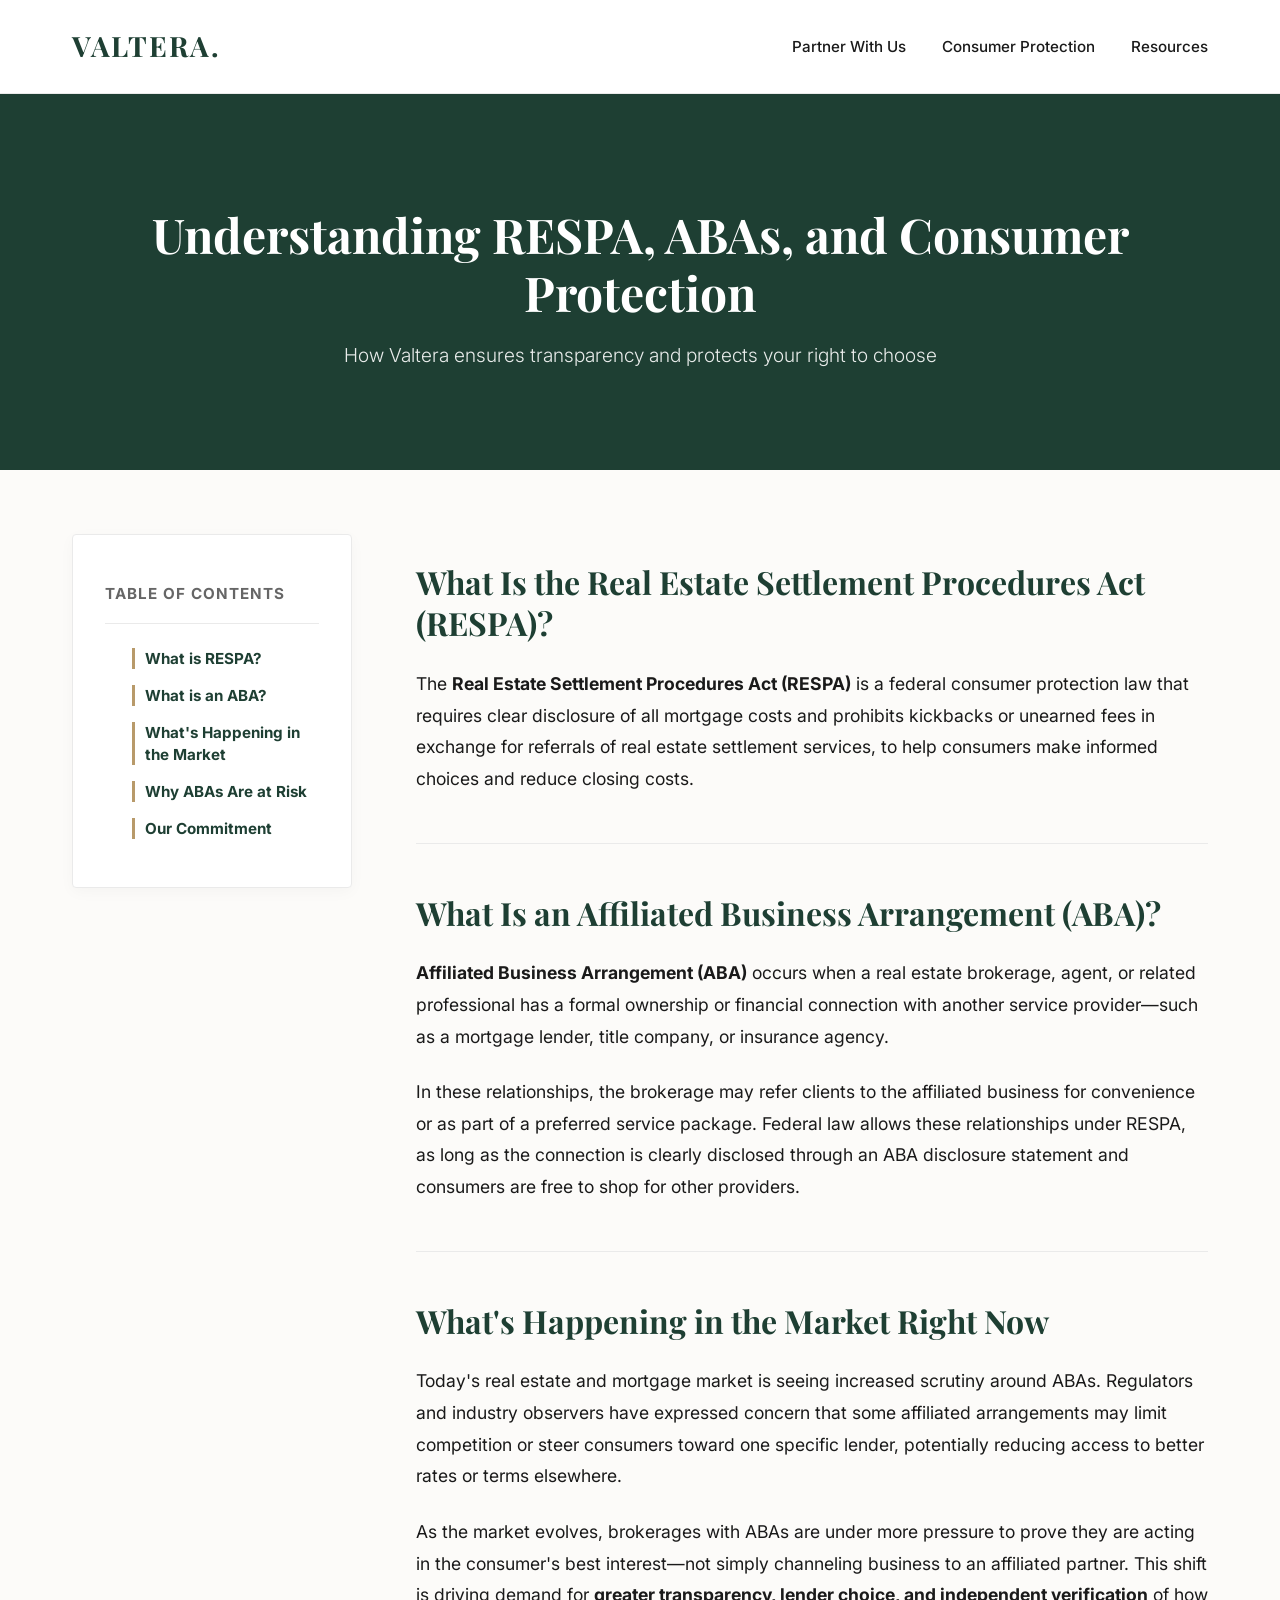
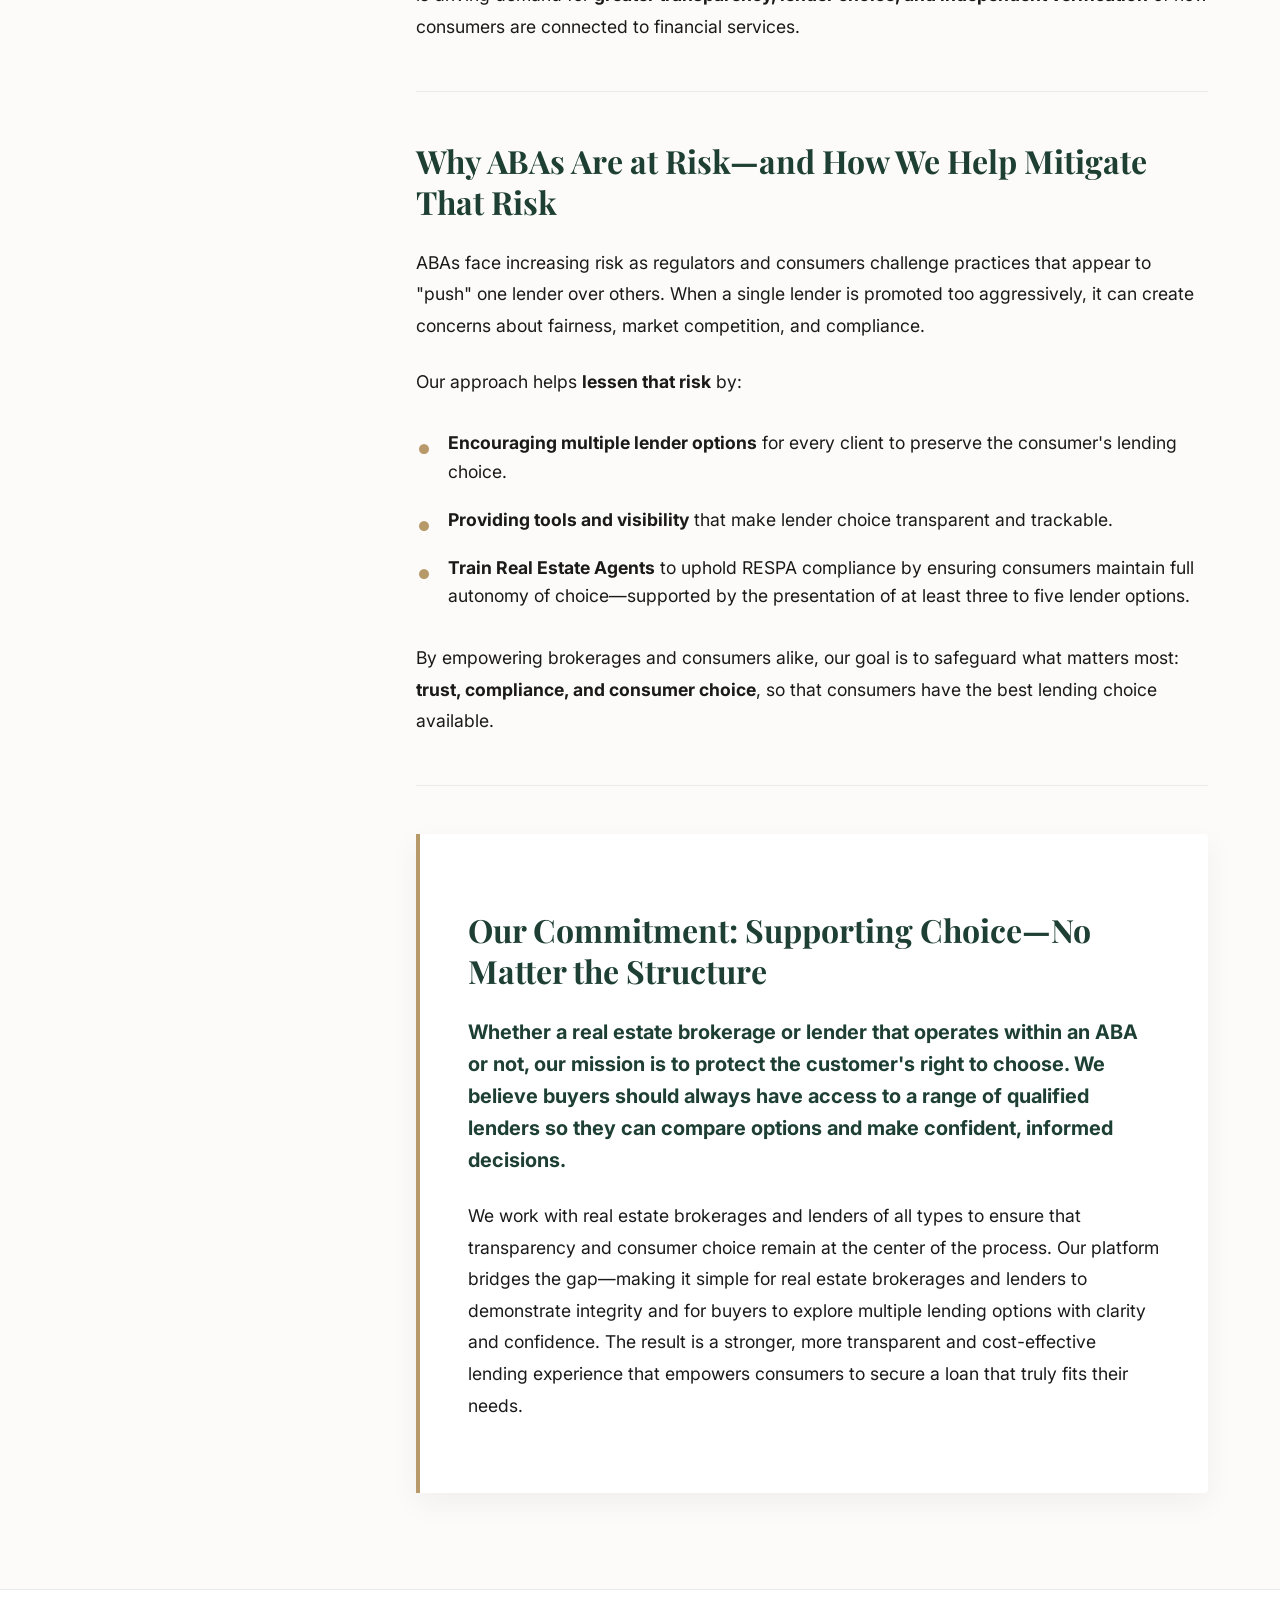
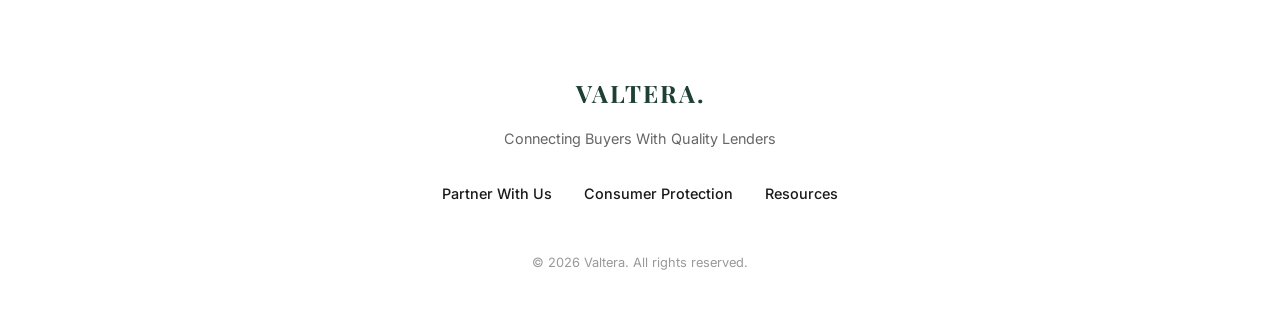
==== consumer-protection.html @ d3224730 "Add files via upload" ====
<!DOCTYPE html>
<html lang="en">
<head>
    <meta charset="UTF-8">
    <meta name="viewport" content="width=device-width, initial-scale=1.0">
    <title>Consumer Protection | Valtera</title>
    
    <link rel="icon" type="image/png" href="V.FavIcon.png">
    <link rel="preconnect" href="https://fonts.googleapis.com">
    <link rel="preconnect" href="https://fonts.gstatic.com" crossorigin>
    <link href="https://fonts.googleapis.com/css2?family=Inter:wght@300;400;500;600&family=Playfair+Display:ital,wght@0,400;0,600;0,700;1,400&display=swap" rel="stylesheet">
    <link rel="stylesheet" href="v2.css">
</head>
<body>

    <nav class="valtera-nav">
        <div class="nav-container">
            <a href="index.html" class="nav-logo">VALTERA.</a>
            <div class="nav-links">
                <a href="partner.html">Partner With Us</a>
                <a href="consumer-protection.html">Consumer Protection</a>
                <a href="resources.html">Resources</a>
            </div>
        </div>
    </nav>

    <header class="page-header text-center">
        <div class="container">
            <h1 class="page-title">Understanding RESPA, ABAs, and Consumer Protection</h1>
            <p class="page-subtitle">How Valtera ensures transparency and protects your right to choose</p>
        </div>
    </header>

    <main class="article-section bg-ivory">
        <div class="container article-grid">
            <aside class="article-sidebar">
                <div class="sidebar-box">
                    <h3 class="sidebar-title">Table of Contents</h3>
                    <ul class="sidebar-nav">
                        <li><a href="#respa">What is RESPA?</a></li>
                        <li><a href="#aba">What is an ABA?</a></li>
                        <li><a href="#market">What's Happening in the Market</a></li>
                        <li><a href="#risk">Why ABAs Are at Risk</a></li>
                        <li><a href="#commitment">Our Commitment</a></li>
                    </ul>
                </div>
            </aside>

            <article class="article-content">
                <section id="respa" class="content-block">
                    <h2>What Is the Real Estate Settlement Procedures Act (RESPA)?</h2>
                    <p>The <strong>Real Estate Settlement Procedures Act (RESPA)</strong> is a federal consumer protection law that requires clear disclosure of all mortgage costs and prohibits kickbacks or unearned fees in exchange for referrals of real estate settlement services, to help consumers make informed choices and reduce closing costs.</p>
                </section>
                <div class="content-divider"></div>
                <section id="aba" class="content-block">
                    <h2>What Is an Affiliated Business Arrangement (ABA)?</h2>
                    <p><strong>Affiliated Business Arrangement (ABA)</strong> occurs when a real estate brokerage, agent, or related professional has a formal ownership or financial connection with another service provider—such as a mortgage lender, title company, or insurance agency.</p>
                    <p>In these relationships, the brokerage may refer clients to the affiliated business for convenience or as part of a preferred service package. Federal law allows these relationships under RESPA, as long as the connection is clearly disclosed through an ABA disclosure statement and consumers are free to shop for other providers.</p>
                </section>
                <div class="content-divider"></div>
                <section id="market" class="content-block">
                    <h2>What's Happening in the Market Right Now</h2>
                    <p>Today's real estate and mortgage market is seeing increased scrutiny around ABAs. Regulators and industry observers have expressed concern that some affiliated arrangements may limit competition or steer consumers toward one specific lender, potentially reducing access to better rates or terms elsewhere.</p>
                    <p>As the market evolves, brokerages with ABAs are under more pressure to prove they are acting in the consumer's best interest—not simply channeling business to an affiliated partner. This shift is driving demand for <strong>greater transparency, lender choice, and independent verification</strong> of how consumers are connected to financial services.</p>
                </section>
                <div class="content-divider"></div>
                <section id="risk" class="content-block">
                    <h2>Why ABAs Are at Risk—and How We Help Mitigate That Risk</h2>
                    <p>ABAs face increasing risk as regulators and consumers challenge practices that appear to "push" one lender over others. When a single lender is promoted too aggressively, it can create concerns about fairness, market competition, and compliance.</p>
                    <p>Our approach helps <strong>lessen that risk</strong> by:</p>
                    <ul class="custom-bullet-list">
                        <li><strong>Encouraging multiple lender options</strong> for every client to preserve the consumer's lending choice.</li>
                        <li><strong>Providing tools and visibility</strong> that make lender choice transparent and trackable.</li>
                        <li><strong>Train Real Estate Agents</strong> to uphold RESPA compliance by ensuring consumers maintain full autonomy of choice—supported by the presentation of at least three to five lender options.</li>
                    </ul>
                    
                    <p style="margin-top: 2rem;">By empowering brokerages and consumers alike, our goal is to safeguard what matters most: <strong>trust, compliance, and consumer choice</strong>, so that consumers have the best lending choice available.</p>
                </section>
                <div class="content-divider"></div>
                <section id="commitment" class="content-block commitment-box">
                    <h2>Our Commitment: Supporting Choice—No Matter the Structure</h2>
                    <p><strong>Whether a real estate brokerage or lender that operates within an ABA or not, our mission is to protect the customer's right to choose. We believe buyers should always have access to a range of qualified lenders so they can compare options and make confident, informed decisions.</strong></p>
                    <p>We work with real estate brokerages and lenders of all types to ensure that transparency and consumer choice remain at the center of the process. Our platform bridges the gap—making it simple for real estate brokerages and lenders to demonstrate integrity and for buyers to explore multiple lending options with clarity and confidence. The result is a stronger, more transparent and cost-effective lending experience that empowers consumers to secure a loan that truly fits their needs.</p>
                </section>
            </article>
        </div>
    </main>

    <footer class="premium-footer">
        <div class="container text-center">
            <a href="index.html" style="text-decoration: none;"><h2 class="footer-logo">VALTERA.</h2></a>
            <p class="footer-tagline">Connecting Buyers With Quality Lenders</p>
            <div class="footer-links">
                <a href="partner.html">Partner With Us</a>
                <a href="consumer-protection.html">Consumer Protection</a>
                <a href="resources.html">Resources</a>
            </div>
            <p class="footer-copyright">© 2026 Valtera. All rights reserved.</p>
        </div>
    </footer>

    <script>
        document.addEventListener('DOMContentLoaded', function() {
            window.addEventListener('scroll', () => {
                let current = '';
                const sections = document.querySelectorAll('.content-block');
                const navLinks = document.querySelectorAll('.sidebar-nav a');

                sections.forEach(section => {
                    const sectionTop = section.offsetTop;
                    if (pageYOffset >= sectionTop - 150) {
                        current = section.getAttribute('id');
                    }
                });

                navLinks.forEach(link => {
                    link.classList.remove('active');
                    if (link.getAttribute('href').includes(current)) {
                        link.classList.add('active');
                    }
                });
            });
        });
    </script>
</body>
</html>
---- v2.css ----
/* --- VALTERA MASTER DESIGN SYSTEM --- */
:root {
    --primary-color: #1E3F33; /* Deep Forest Green */
    --accent-color: #B89A6A; /* Soft Champagne Gold */
    --bg-light: #FCFBF9; /* Warm Ivory */
    --text-dark: #1A1A1A; /* Charcoal */
    --text-muted: #666666;
    
    --font-serif: 'Playfair Display', serif;
    --font-sans: 'Inter', sans-serif;
}

html, body {
    margin: 0;
    padding: 0;
    box-sizing: border-box;
    font-family: var(--font-sans);
    background-color: var(--bg-light);
    color: var(--text-dark);
    line-height: 1.6;
}

*, *::before, *::after {
    box-sizing: inherit;
}

.container {
    max-width: 1200px;
    margin: 0 auto;
    padding: 0 2rem;
}

.text-center { text-align: center; }
.bg-ivory { background-color: var(--bg-light); padding: 5rem 0; }

/* --- NAVIGATION --- */
.valtera-nav {
    background-color: #ffffff;
    padding: 1.5rem 0;
    border-bottom: 1px solid #EAEAEA;
    position: sticky;
    top: 0;
    z-index: 100;
}

.nav-container {
    max-width: 1200px;
    margin: 0 auto;
    padding: 0 2rem;
    display: flex;
    justify-content: space-between;
    align-items: center;
}

.nav-logo {
    font-family: var(--font-serif);
    font-size: 1.75rem;
    font-weight: 700;
    color: var(--primary-color);
    text-decoration: none;
    letter-spacing: 2px;
}

.nav-links a {
    font-family: var(--font-sans);
    text-decoration: none;
    color: var(--text-dark);
    margin-left: 2rem;
    font-size: 0.95rem;
    font-weight: 500;
    transition: color 0.3s ease;
}

.nav-links a:hover { color: var(--accent-color); }

.btn-primary {
    background-color: var(--primary-color);
    color: #ffffff !important;
    padding: 0.75rem 1.5rem;
    border-radius: 4px;
    border: none;
    cursor: pointer;
}

.btn-primary:hover { background-color: #142a22; }

.btn-outline-primary {
    background: transparent;
    color: var(--primary-color);
    border: 1px solid var(--primary-color);
    padding: 0.75rem 1.5rem;
    border-radius: 4px;
    font-family: var(--font-sans);
    font-weight: 500;
    cursor: pointer;
    width: 100%;
    transition: all 0.3s ease;
    margin-top: auto; 
}

.btn-outline-primary:hover {
    background: var(--primary-color);
    color: #ffffff;
}

.btn-accent {
    display: inline-block;
    background-color: var(--accent-color);
    color: #ffffff;
    padding: 1rem 2.5rem;
    border-radius: 4px;
    text-decoration: none;
    font-weight: 600;
    letter-spacing: 1px;
    transition: background 0.3s ease;
}

.btn-accent:hover { background-color: #A38555; }

/* --- INDEX: HERO SECTION --- */
.hero-section {
    position: relative;
    height: 80vh;
    min-height: 600px;
    display: flex;
    align-items: center;
    justify-content: center;
    text-align: center;
    background-image: url('https://images.unsplash.com/photo-1600596542815-ffad4c1539a9?auto=format&fit=crop&q=80');
    background-size: cover;
    background-position: center;
    background-attachment: fixed;
}

.hero-image-overlay {
    position: absolute;
    top: 0; left: 0; right: 0; bottom: 0;
    background: linear-gradient(to bottom, rgba(28,30,33,0.3), rgba(28,30,33,0.7));
    z-index: 1;
}

.hero-content {
    position: relative;
    z-index: 2;
    max-width: 800px;
    padding: 0 2rem 100px;
    color: #ffffff;
}

.hero-kicker {
    font-size: 0.85rem;
    text-transform: uppercase;
    letter-spacing: 3px;
    color: var(--accent-color);
    font-weight: 600;
    margin-bottom: 1rem;
    display: block;
}

.hero-title {
    font-family: var(--font-serif);
    font-size: 4.5rem;
    font-weight: 600;
    margin-bottom: 1.5rem;
    line-height: 1.1;
}

.hero-subtitle {
    font-size: 1.25rem;
    font-weight: 300;
    margin-bottom: 3rem;
    opacity: 0.9;
}

.search-shell {
    background: #ffffff;
    padding: 0.5rem;
    border-radius: 50px;
    max-width: 600px;
    margin: 0 auto;
    box-shadow: 0 10px 30px rgba(0,0,0,0.15);
}

.search-input-group {
    display: flex;
    align-items: center;
    padding: 0.5rem 1.5rem;
}

.premium-dropdown {
    border: none;
    outline: none;
    width: 100%;
    font-size: 1.1rem;
    font-family: var(--font-sans);
    color: var(--text-dark);
    cursor: pointer;
    background: transparent;
    padding-left: 10px;
}

/* --- INDEX: LENDER GRID & LIST VIEW --- */
.lender-results-section {
    display: none;
    animation: fadeIn 0.6s ease-out;
    scroll-margin-top: 100px; 
}

@keyframes fadeIn {
    from { opacity: 0; transform: translateY(20px); }
    to { opacity: 1; transform: translateY(0); }
}

.view-toggle-container {
    display: flex;
    justify-content: center;
    gap: 0.5rem;
    margin-bottom: 2rem;
}

.view-btn {
    background: #ffffff;
    border: 1px solid #EAEAEA;
    padding: 0.5rem 0.75rem;
    border-radius: 4px;
    color: var(--text-muted);
    cursor: pointer;
    transition: all 0.2s ease;
    display: flex;
    align-items: center;
    justify-content: center;
}

.view-btn:hover { color: var(--primary-color); border-color: #DCE1E5; }

.view-btn.active {
    background: var(--bg-light);
    color: var(--primary-color);
    border-color: var(--primary-color);
    box-shadow: 0 2px 5px rgba(30, 63, 51, 0.1);
}

.lender-grid {
    display: grid;
    grid-template-columns: repeat(auto-fit, minmax(320px, 1fr));
    grid-auto-rows: 1fr;
    gap: 2rem;
    max-width: 1100px;
    margin: 0 auto;
    align-items: start;
}

.premium-card {
    background: #ffffff;
    border: 1px solid #EAEAEA;
    border-radius: 4px;
    padding: 2.5rem;
    box-shadow: 0 4px 20px rgba(0,0,0,0.03);
    transition: transform 0.3s ease, box-shadow 0.3s ease;
    display: flex; 
    flex-direction: column;
    height: 100%; 
}

.premium-card:hover {
    transform: translateY(-5px);
    box-shadow: 0 12px 30px rgba(0,0,0,0.08);
}

.lender-header { 
    margin-bottom: 1.25rem; 
    min-height: 100px;
    display: flex;
    flex-direction: column;
    justify-content: space-between;
}
.lender-name { font-family: var(--font-serif); font-size: 1.5rem; color: var(--primary-color); margin-bottom: 0.25rem; }
.premium-rating { color: var(--accent-color); font-size: 1.1rem; letter-spacing: 2px; }
.rating-number { font-family: var(--font-sans); color: var(--text-muted); font-size: 0.9rem; margin-left: 0.5rem; letter-spacing: 0; }

.expandable-wrapper {
    position: relative;
    cursor: pointer;
    width: 100%;
    margin-bottom: 2rem;
    padding-bottom: 15px;
}

.lender-grid .expandable-wrapper {
    flex-grow: 1; 
}

.expandable-text {
    font-size: 0.95rem;
    color: var(--text-muted);
    line-height: 1.6;
    max-height: 4.8em; 
    overflow: hidden;
    transition: max-height 0.4s ease-out;
}

.expandable-wrapper.has-overflow:not(.expanded) .expandable-text {
    -webkit-mask-image: linear-gradient(to bottom, #000 50%, transparent 100%);
    mask-image: linear-gradient(to bottom, #000 50%, transparent 100%);
}

.expandable-wrapper.expanded .expandable-text {
    max-height: 600px; 
}

.expandable-toggle-btn {
    position: absolute;
    bottom: -5px;
    left: 50%;
    transform: translateX(-50%);
    color: var(--text-muted);
    display: none;
    pointer-events: none; 
    transition: transform 0.4s ease;
}

.expandable-wrapper.has-overflow .expandable-toggle-btn {
    display: block; 
}

.expandable-wrapper.expanded .expandable-toggle-btn {
    transform: translateX(-50%) rotate(180deg);
}

/* List View Overrides */
.lender-grid.list-layout { grid-template-columns: 1fr; max-width: 900px; grid-auto-rows: auto; }
.lender-grid.list-layout .premium-card { flex-direction: row; align-items: center; justify-content: space-between; padding: 2rem 2.5rem; gap: 2rem; }
.lender-grid.list-layout .lender-header { margin-bottom: 0; flex: 1; min-height: auto; }
.lender-grid.list-layout .expandable-wrapper { margin-bottom: 0; flex: 2; }
.lender-grid.list-layout .btn-outline-primary { width: auto; white-space: nowrap; margin-top: 0; }

/* --- INDEX: COMING SOON --- */
.coming-soon-box {
    text-align: center;
    background: #ffffff;
    border: 1px solid #EAEAEA;
    border-top: 4px solid var(--accent-color);
    padding: 4rem 2rem;
    border-radius: 4px;
    max-width: 600px;
    margin: 0 auto;
    box-shadow: 0 10px 30px rgba(0,0,0,0.05);
    animation: fadeIn 0.4s ease-out;
}
.coming-soon-icon { font-size: 2.5rem; margin-bottom: 1rem; color: var(--primary-color); }
.coming-soon-box h3 { font-family: var(--font-serif); font-size: 2rem; color: var(--primary-color); margin-bottom: 1rem; }
.coming-soon-box p { color: var(--text-muted); font-size: 1.1rem; line-height: 1.6; }

/* --- INDEX: ETYMOLOGY & MISSION --- */
.etymology-section { padding: 6rem 0; background-color: var(--bg-light); border-top: 1px solid #EAEAEA; }
.section-title { font-family: var(--font-serif); font-size: 2.5rem; color: var(--primary-color); margin-bottom: 4rem; text-align: center; }
.etymology-grid { display: flex; justify-content: center; align-items: center; gap: 4rem; margin-bottom: 3rem; }
.word-card { text-align: center; }
.latin-word { font-family: var(--font-serif); font-size: 3rem; color: var(--primary-color); margin-bottom: 0.5rem; }
.word-type { display: block; font-size: 0.85rem; text-transform: uppercase; letter-spacing: 2px; color: var(--accent-color); margin-bottom: 1rem; }
.word-divider { width: 2px; height: 100px; background-color: #EAEAEA; }
.etymology-conclusion { max-width: 850px; margin: 0 auto; font-size: 1.15rem; color: var(--text-muted); }

.mission-section { padding: 6rem 0; background-color: #ffffff; }
.mission-grid { display: flex; justify-content: space-between; align-items: stretch; gap: 3rem; text-align: center; }
.mission-card { flex: 1; padding: 2rem; border: 1px solid transparent; transition: border 0.3s ease; }
.mission-card:hover { border: 1px solid #EAEAEA; border-radius: 4px; }
.mission-icon { font-size: 2rem; color: var(--accent-color); margin-bottom: 1.5rem; }
.mission-card h3 { 
    font-family: var(--font-serif); 
    font-size: 1.35rem; 
    color: var(--primary-color); 
    margin-bottom: 1rem; 
    white-space: nowrap; 
}
.mission-card p { color: var(--text-muted); font-size: 1rem; }

/* --- INDEX: PARTNER CTA --- */
.partner-cta { background-color: var(--primary-color); color: #ffffff; padding: 6rem 0; }
.cta-title { font-family: var(--font-serif); font-size: 3rem; margin-bottom: 1rem; }
.cta-subtitle { font-size: 1.1rem; font-weight: 300; opacity: 0.9; margin-bottom: 2.5rem; line-height: 1.6; }

/* --- INDEX: MODAL --- */
.modal-overlay {
    position: fixed;
    top: 0; left: 0; right: 0; bottom: 0;
    background: rgba(26, 26, 26, 0.8);
    backdrop-filter: blur(5px);
    display: none;
    align-items: center;
    justify-content: center;
    z-index: 9999;
    opacity: 0;
    transition: opacity 0.3s ease;
}
.modal-overlay.active { display: flex; opacity: 1; }
.modal-container { background: #ffffff; width: 90%; max-width: 700px; border-radius: 4px; padding: 3rem; position: relative; box-shadow: 0 20px 50px rgba(0,0,0,0.2); transform: translateY(20px); transition: transform 0.3s ease; max-height: 90vh; overflow-y: auto;}
.modal-overlay.active .modal-container { transform: translateY(0); }
.close-modal { position: absolute; top: 1.5rem; right: 1.5rem; background: transparent; border: none; font-size: 2rem; color: var(--text-muted); cursor: pointer; transition: color 0.3s ease; }
.close-modal:hover { color: var(--text-dark); }
.modal-header { border-bottom: 1px solid #EAEAEA; padding-bottom: 1.5rem; margin-bottom: 1.5rem; }
.modal-lender-name { font-family: var(--font-serif); font-size: 2rem; color: var(--primary-color); transition: color 0.2s ease; }
.modal-lender-name:hover { color: var(--accent-color); }
.modal-subtitle { font-size: 1.25rem; color: var(--text-dark); margin-bottom: 2rem; }
.officer-profile { display: flex; gap: 2rem; align-items: flex-start; }
.officer-avatar { width: 100px; height: 100px; background-color: #EAEAEA; border-radius: 50%; flex-shrink: 0; object-fit: cover; transition: transform 0.2s ease; }
.officer-avatar:hover { transform: scale(1.05); }
.officer-name { font-family: var(--font-serif); font-size: 1.5rem; margin-bottom: 0.5rem; transition: color 0.2s ease; }
.officer-name:hover { color: var(--accent-color); }
.officer-bio { color: var(--text-muted); font-size: 0.95rem; line-height: 1.6; margin-bottom: 1.5rem; }
.officer-contact a { display: block; color: var(--primary-color); text-decoration: none; font-weight: 500; margin-bottom: 0.5rem; }
.officer-contact a:hover { text-decoration: underline; }

/* --- RESOURCES PAGE --- */
.page-header { background-color: var(--primary-color); color: #ffffff; padding: 5rem 2rem; }
.page-title { font-family: var(--font-serif); font-size: 3rem; margin-bottom: 1rem; line-height: 1.2; }
.page-subtitle { font-size: 1.2rem; font-weight: 300; opacity: 0.9; }
.article-section { padding: 4rem 0 6rem; }
.article-grid { display: grid; grid-template-columns: 280px 1fr; gap: 4rem; align-items: start; }
.article-sidebar { position: sticky; top: 100px; }
.sidebar-box { background: #ffffff; border: 1px solid #EAEAEA; border-radius: 4px; padding: 2rem; box-shadow: 0 4px 15px rgba(0,0,0,0.03); }
.sidebar-title { font-family: var(--font-sans); font-size: 0.95rem; text-transform: uppercase; letter-spacing: 1px; color: var(--text-muted); margin-bottom: 1.5rem; padding-bottom: 1rem; border-bottom: 1px solid #EAEAEA; }
.sidebar-nav { list-style: none; }
.sidebar-nav li { margin-bottom: 1rem; }
.sidebar-nav a { text-decoration: none; color: var(--text-dark); font-size: 0.95rem; transition: color 0.2s ease; display: block; line-height: 1.4; border-left: 3px solid transparent; padding-left: 0; margin-left: 0; transition: all 0.2s ease;}
.sidebar-nav a:hover { color: var(--accent-color); }
.sidebar-nav a.active { color: var(--primary-color); font-weight: 700; border-left: 3px solid var(--accent-color); padding-left: 10px; margin-left: -13px; }

.article-content { max-width: 800px; }
.content-block { scroll-margin-top: 120px; } 
.content-block h2 { font-family: var(--font-serif); font-size: 2rem; color: var(--primary-color); margin-bottom: 1.5rem; line-height: 1.3; }
.content-block p { font-size: 1.1rem; color: var(--text-dark); margin-bottom: 1.5rem; line-height: 1.8; }
.content-divider { height: 1px; background-color: #EAEAEA; margin: 3rem 0; }
.custom-bullet-list { list-style: none; padding-left: 0; margin-top: 2rem; }
.custom-bullet-list li { position: relative; padding-left: 2rem; margin-bottom: 1.25rem; font-size: 1.1rem; line-height: 1.6; }
.custom-bullet-list li::before { content: "•"; color: var(--accent-color); font-size: 2rem; position: absolute; left: 0; top: -8px; }
.commitment-box { background-color: #ffffff; border-left: 4px solid var(--accent-color); padding: 3rem; border-radius: 0 4px 4px 0; box-shadow: 0 10px 30px rgba(0,0,0,0.05); }
.commitment-box p:first-of-type { font-size: 1.25rem; color: var(--primary-color); line-height: 1.6; }

/* --- ABA SEARCH PAGE --- */
.aba-search-section { padding: 6rem 0; min-height: 80vh; }
.search-header { margin-bottom: 4rem; }
.search-subtitle { font-size: 1.5rem; font-weight: 400; color: var(--text-muted); }
.search-bar-wrapper { max-width: 800px; margin: 0 auto 4rem; position: relative; background: #ffffff; border-radius: 50px; border: 1px solid #EAEAEA; box-shadow: 0 10px 30px rgba(0,0,0,0.05); display: flex; align-items: center; padding: 0.5rem 1.5rem; transition: box-shadow 0.3s ease; }
.search-bar-wrapper:focus-within { box-shadow: 0 10px 30px rgba(30, 63, 51, 0.15); border-color: var(--primary-color); }
.aba-search-input { flex: 1; border: none; outline: none; font-size: 1.25rem; font-family: var(--font-sans); padding: 1rem; color: var(--text-dark); background: transparent; }
.aba-results-container { max-width: 900px; margin: 0 auto; }
.aba-card { background: #ffffff; border-left: 4px solid var(--primary-color); padding: 2.5rem; margin-bottom: 2rem; border-radius: 4px; box-shadow: 0 4px 15px rgba(0,0,0,0.03); transition: transform 0.2s ease; }
.aba-card:hover { transform: translateX(5px); }
.aba-card-header { display: flex; justify-content: space-between; align-items: flex-start; border-bottom: 1px solid #EAEAEA; padding-bottom: 1.5rem; margin-bottom: 1.5rem; }
.aba-card-header h3 { font-family: var(--font-serif); font-size: 1.4rem; color: var(--text-dark); max-width: 80%; line-height: 1.4; }
.aba-card-header h3 span { font-family: var(--font-sans); font-size: 1rem; color: var(--text-muted); font-weight: 400; }
.nmls-badge { background: var(--bg-light); color: var(--text-muted); padding: 0.5rem 1rem; border-radius: 50px; font-size: 0.85rem; font-weight: 500; letter-spacing: 1px; }
.aba-officers h4 { font-size: 0.95rem; text-transform: uppercase; letter-spacing: 1px; color: var(--accent-color); margin-bottom: 1rem; }
.aba-officers ul { list-style: none; padding: 0; }
.aba-officers li { font-size: 1rem; color: var(--text-muted); margin-bottom: 0.75rem; line-height: 1.6; }
.no-results { text-align: center; font-size: 1.25rem; color: var(--text-muted); padding: 3rem; }

/* --- PARTNER FORM PAGE --- */
.partner-section { padding: 6rem 0; min-height: 85vh; }
.partner-grid { display: grid; grid-template-columns: 1fr 1fr; gap: 5rem; align-items: center; }
.partner-headline { font-family: var(--font-serif); font-size: 3.5rem; color: var(--primary-color); line-height: 1.1; margin: 1rem 0 2rem; }
.partner-intro { font-size: 1.2rem; color: var(--text-dark); line-height: 1.7; margin-bottom: 3rem; }
.standards-list { display: flex; flex-direction: column; gap: 2rem; }
.standard-item h4 { font-family: var(--font-sans); font-size: 1.1rem; color: var(--primary-color); margin-bottom: 0.5rem; font-weight: 600; }
.standard-item p { color: var(--text-muted); font-size: 0.95rem; line-height: 1.6; }
.premium-form-box { background: #ffffff; border: 1px solid #EAEAEA; padding: 3.5rem; border-radius: 4px; box-shadow: 0 15px 40px rgba(0,0,0,0.04); }
.premium-form-box h3 { font-family: var(--font-serif); font-size: 1.8rem; color: var(--text-dark); margin-bottom: 0.5rem; }
.form-instructions { font-size: 0.9rem; color: var(--text-muted); margin-bottom: 2.5rem; line-height: 1.5; }
.form-group { display: flex; flex-direction: column; margin-bottom: 1.5rem; }
.form-row { display: grid; grid-template-columns: 1fr 1fr; gap: 1.5rem; }
.premium-form-box label { font-size: 0.85rem; font-weight: 600; text-transform: uppercase; letter-spacing: 0.5px; color: var(--text-dark); margin-bottom: 0.5rem; }
.premium-form-box input, .premium-form-box select, .premium-form-box textarea { border: 1px solid #DCE1E5; padding: 0.85rem 1rem; font-family: var(--font-sans); font-size: 1rem; border-radius: 4px; color: var(--text-dark); background-color: #ffffff; transition: border-color 0.2s ease, box-shadow 0.2s ease; }
.premium-form-box input:focus, .premium-form-box select:focus, .premium-form-box textarea:focus { outline: none; border-color: var(--primary-color); box-shadow: 0 0 0 3px rgba(30, 63, 51, 0.08); }
.form-success-message { text-align: center; padding: 2rem 0; animation: fadeIn 0.4s ease-out; }
.form-success-message h4 { font-family: var(--font-serif); font-size: 1.75rem; color: var(--primary-color); margin-bottom: 1rem; }

/* --- FOOTER --- */
.premium-footer { background-color: #ffffff; padding: 4rem 0 2rem; border-top: 1px solid #EAEAEA;}
.footer-logo { font-family: var(--font-serif); font-size: 1.5rem; color: var(--primary-color); letter-spacing: 2px; margin-bottom: 0.5rem; }
.footer-tagline { color: var(--text-muted); font-size: 0.9rem; margin-bottom: 2rem; }
.footer-links { display: flex; justify-content: center; flex-wrap: wrap; gap: 2rem; margin-bottom: 3rem; }
.footer-links a { color: var(--text-dark); text-decoration: none; font-size: 0.9rem; font-weight: 500; transition: color 0.3s ease; }
.footer-links a:hover { color: var(--accent-color); }
.footer-copyright { color: #999999; font-size: 0.8rem; }

/* --- MEDIA QUERIES (Mobile Fixes) --- */
@media (max-width: 1024px) {
    .mission-card h3 { white-space: normal; } 
}
@media (max-width: 968px) {
    .partner-grid, .article-grid, .savings-grid { grid-template-columns: 1fr; gap: 3rem; }
    .article-sidebar { position: relative; top: 0; }
    .premium-form-box { padding: 2rem; }
}
@media (max-width: 768px) {
    .lender-grid.list-layout .premium-card { flex-direction: column; align-items: flex-start; gap: 1rem; }
    .lender-grid.list-layout .btn-outline-primary { width: 100%; }
}
@media (max-width: 500px) {
    .form-row { grid-template-columns: 1fr; gap: 0; }
}
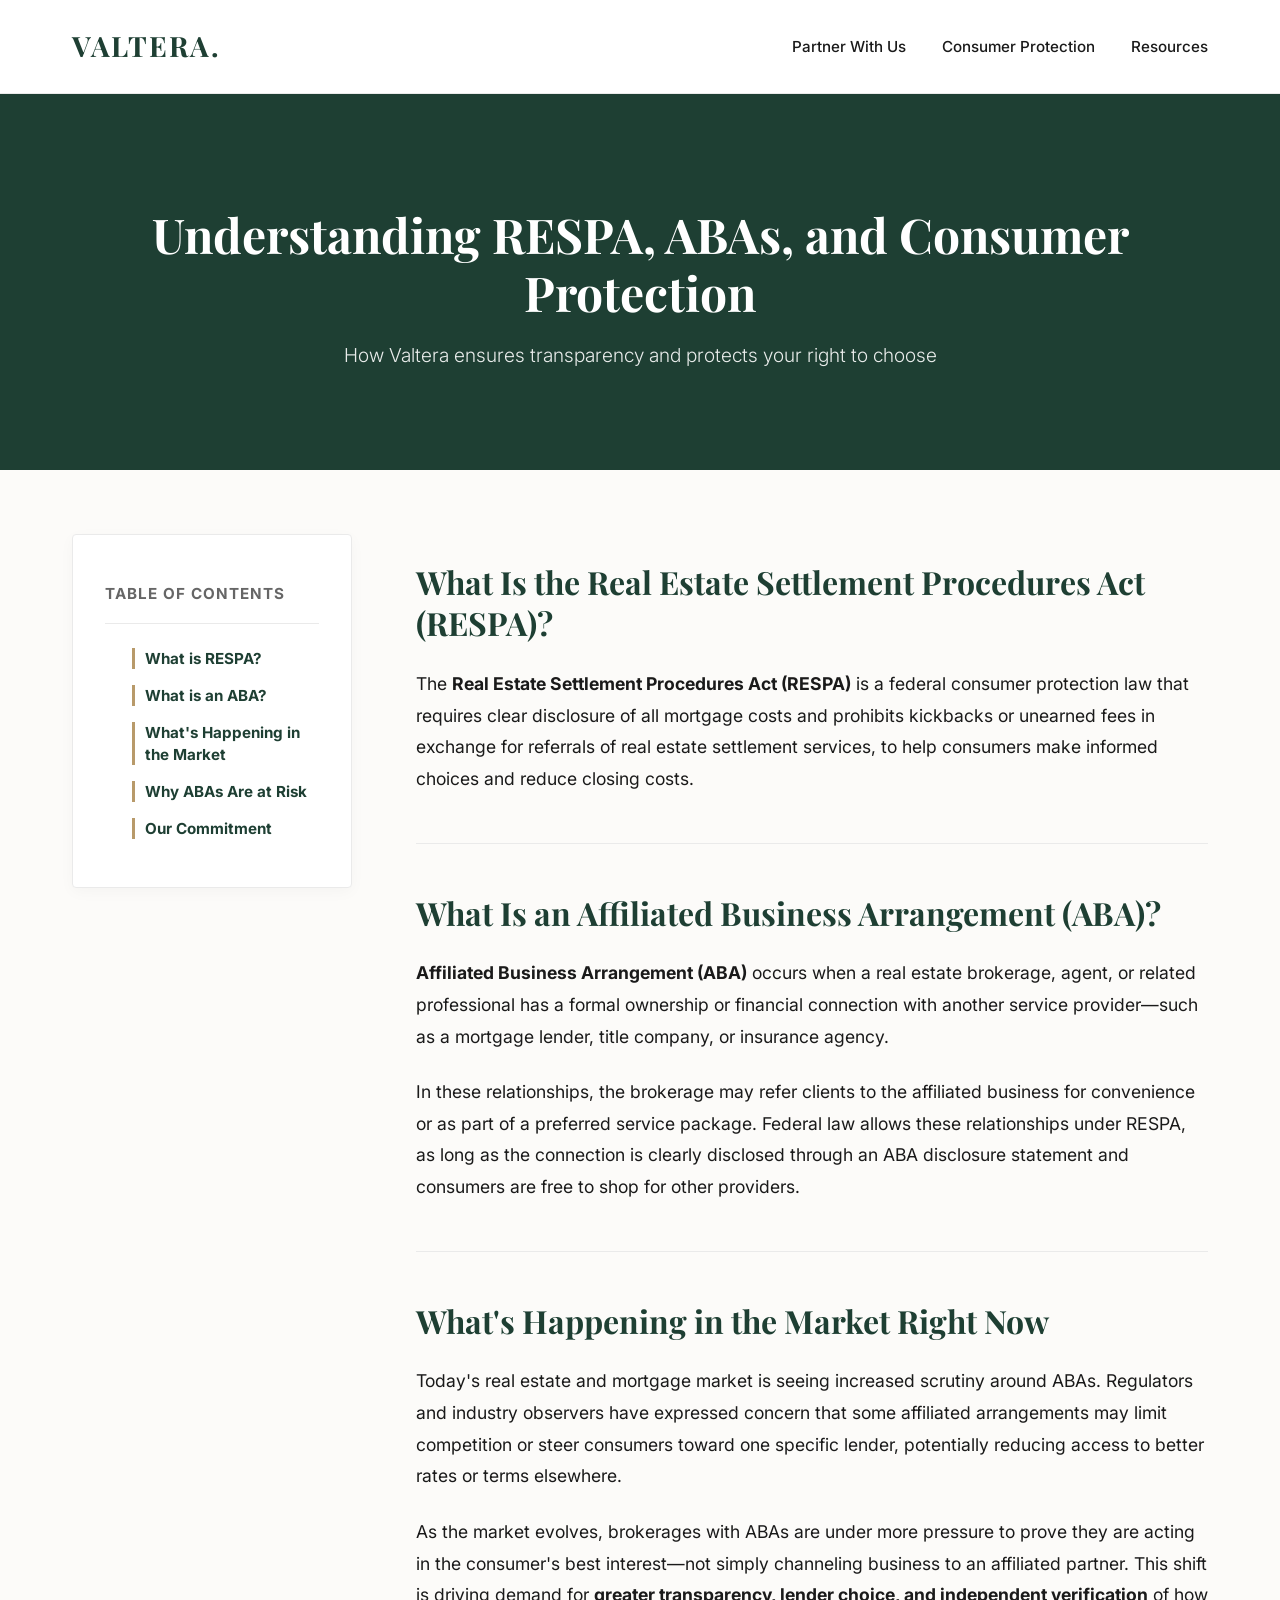
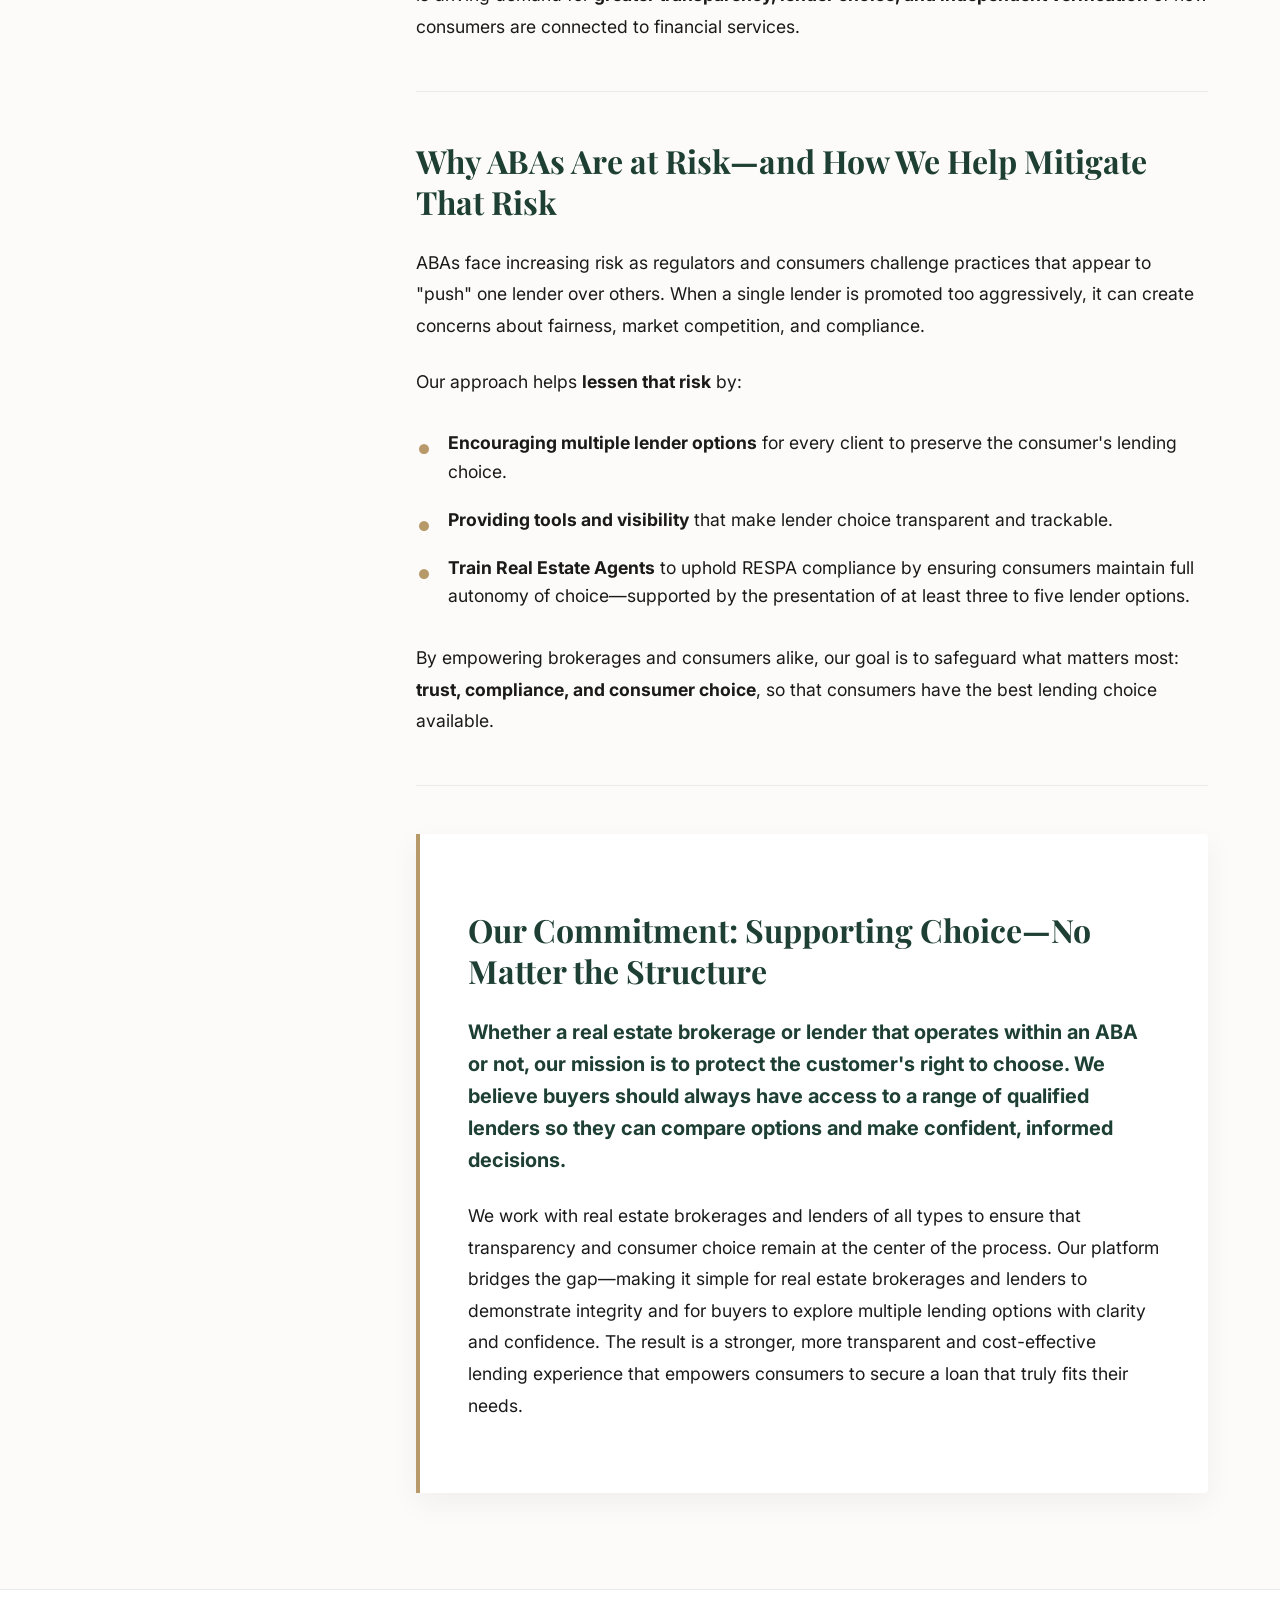
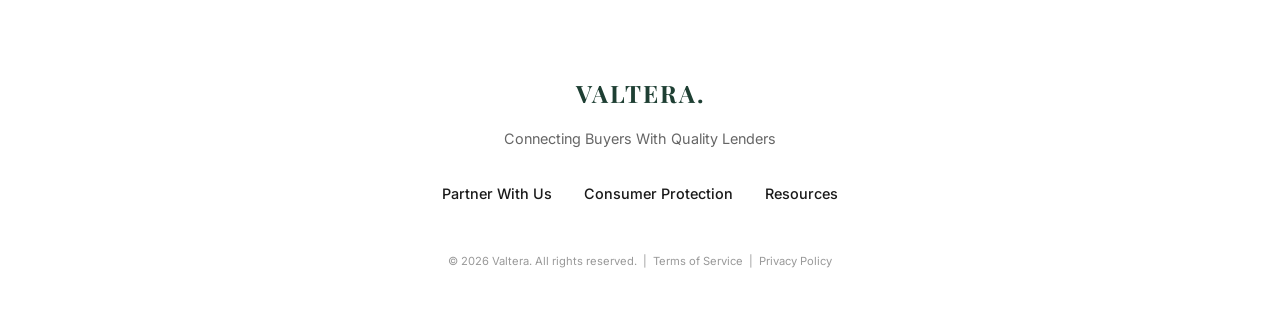
==== commit fb5b672c: "Add files via upload" ====
--- a/consumer-protection.html
+++ b/consumer-protection.html
@@ -4,7 +4,19 @@
     <meta charset="UTF-8">
     <meta name="viewport" content="width=device-width, initial-scale=1.0">
     <title>Consumer Protection | Valtera</title>
-    
+    <!-- Open Graph / Facebook / LinkedIn / iMessage -->
+    <meta property="og:type" content="website">
+    <meta property="og:url" content="https://valteraco.com/">
+    <meta property="og:title" content="Valtera | Connecting Buyers With Quality Lenders">
+    <meta property="og:description" content="Connect with trusted, vetted lenders in your area. We've done the research so you don't have to.">
+    <meta property="og:image" content="https://valteraco.com/Valtera-Link-Preview.png">
+
+    <!-- Twitter -->
+    <meta property="twitter:card" content="summary_large_image">
+    <meta property="twitter:url" content="https://valteraco.com/">
+    <meta property="twitter:title" content="Valtera | Connecting Buyers With Quality Lenders">
+    <meta property="twitter:description" content="Connect with trusted, vetted lenders in your area. We've done the research so you don't have to.">
+    <meta property="twitter:image" content="https://valteraco.com/Valtera-Link-Preview.png">
     <link rel="icon" type="image/png" href="V.FavIcon.png">
     <link rel="preconnect" href="https://fonts.googleapis.com">
     <link rel="preconnect" href="https://fonts.gstatic.com" crossorigin>
@@ -16,7 +28,15 @@
     <nav class="valtera-nav">
         <div class="nav-container">
             <a href="index.html" class="nav-logo">VALTERA.</a>
-            <div class="nav-links">
+            
+            <!-- Premium Hamburger Button -->
+            <button class="hamburger" id="hamburger" aria-label="Toggle navigation">
+                <span class="bar"></span>
+                <span class="bar"></span>
+                <span class="bar"></span>
+            </button>
+
+            <div class="nav-links" id="navLinks">
                 <a href="partner.html">Partner With Us</a>
                 <a href="consumer-protection.html">Consumer Protection</a>
                 <a href="resources.html">Resources</a>
@@ -95,7 +115,12 @@
                 <a href="consumer-protection.html">Consumer Protection</a>
                 <a href="resources.html">Resources</a>
             </div>
-            <p class="footer-copyright">© 2026 Valtera. All rights reserved.</p>
+            <p class="footer-copyright">
+                © 2026 Valtera. All rights reserved. &nbsp;|&nbsp; 
+                <a href="terms.html" style="color: inherit; text-decoration: none; transition: color 0.3s ease;" onmouseover="this.style.color='#1A1A1A'" onmouseout="this.style.color='inherit'">Terms of Service</a> 
+                &nbsp;|&nbsp; 
+                <a href="privacy.html" style="color: inherit; text-decoration: none; transition: color 0.3s ease;" onmouseover="this.style.color='#1A1A1A'" onmouseout="this.style.color='inherit'">Privacy Policy</a>
+            </p>
         </div>
     </footer>
 
@@ -122,5 +147,34 @@
             });
         });
     </script>
+    <script>
+        // Hamburger Menu Engine & Click Outside to Close
+        document.addEventListener('DOMContentLoaded', function() {
+            const hamburger = document.getElementById('hamburger');
+            const navLinks = document.getElementById('navLinks');
+
+            if(hamburger && navLinks) {
+                // Toggle menu
+                hamburger.addEventListener('click', function(event) {
+                    event.stopPropagation(); // Prevents instant bubbling
+                    hamburger.classList.toggle('active');
+                    navLinks.classList.toggle('active');
+                });
+
+                // Close menu if clicking anywhere outside of it
+                document.addEventListener('click', function(event) {
+                    if (navLinks.classList.contains('active') && !navLinks.contains(event.target) && !hamburger.contains(event.target)) {
+                        hamburger.classList.remove('active');
+                        navLinks.classList.remove('active');
+                    }
+                });
+                
+                // Keep menu open if clicking inside the links container
+                navLinks.addEventListener('click', function(event) {
+                    event.stopPropagation();
+                });
+            }
+        });
+    </script>
 </body>
 </html>
--- a/v2.css
+++ b/v2.css
@@ -1,355 +1,421 @@
 /* --- VALTERA MASTER DESIGN SYSTEM --- */
 :root {
-    --primary-color: #1E3F33; /* Deep Forest Green */
-    --accent-color: #B89A6A; /* Soft Champagne Gold */
-    --bg-light: #FCFBF9; /* Warm Ivory */
-    --text-dark: #1A1A1A; /* Charcoal */
-    --text-muted: #666666;
-    
-    --font-serif: 'Playfair Display', serif;
-    --font-sans: 'Inter', sans-serif;
-}
+   --primary-color: #1E3F33; /* Deep Forest Green */
+   --accent-color: #B89A6A; /* Soft Champagne Gold */
+   --bg-light: #FCFBF9; /* Warm Ivory */
+   --text-dark: #1A1A1A; /* Charcoal */
+   --text-muted: #666666;
+  
+   --font-serif: 'Playfair Display', serif;
+   --font-sans: 'Inter', sans-serif;
+}
+
 
 html, body {
-    margin: 0;
-    padding: 0;
-    box-sizing: border-box;
-    font-family: var(--font-sans);
-    background-color: var(--bg-light);
-    color: var(--text-dark);
-    line-height: 1.6;
-}
+   margin: 0;
+   padding: 0;
+   box-sizing: border-box;
+   font-family: var(--font-sans);
+   background-color: var(--bg-light);
+   color: var(--text-dark);
+   line-height: 1.6;
+}
+
 
 *, *::before, *::after {
-    box-sizing: inherit;
-}
+   box-sizing: inherit;
+}
+
 
 .container {
-    max-width: 1200px;
-    margin: 0 auto;
-    padding: 0 2rem;
-}
+   max-width: 1200px;
+   margin: 0 auto;
+   padding: 0 2rem;
+}
+
 
 .text-center { text-align: center; }
 .bg-ivory { background-color: var(--bg-light); padding: 5rem 0; }
 
+
 /* --- NAVIGATION --- */
 .valtera-nav {
-    background-color: #ffffff;
-    padding: 1.5rem 0;
-    border-bottom: 1px solid #EAEAEA;
-    position: sticky;
-    top: 0;
-    z-index: 100;
-}
+   background-color: #ffffff;
+   padding: 1.5rem 0;
+   border-bottom: 1px solid #EAEAEA;
+   position: sticky;
+   top: 0;
+   z-index: 100;
+}
+
 
 .nav-container {
-    max-width: 1200px;
-    margin: 0 auto;
-    padding: 0 2rem;
-    display: flex;
-    justify-content: space-between;
-    align-items: center;
-}
+   max-width: 1200px;
+   margin: 0 auto;
+   padding: 0 2rem;
+   display: flex;
+   justify-content: space-between;
+   align-items: center;
+}
+
 
 .nav-logo {
-    font-family: var(--font-serif);
-    font-size: 1.75rem;
-    font-weight: 700;
-    color: var(--primary-color);
-    text-decoration: none;
-    letter-spacing: 2px;
-}
+   font-family: var(--font-serif);
+   font-size: 1.75rem;
+   font-weight: 700;
+   color: var(--primary-color);
+   text-decoration: none;
+   letter-spacing: 2px;
+   z-index: 102;
+}
+
 
 .nav-links a {
-    font-family: var(--font-sans);
-    text-decoration: none;
-    color: var(--text-dark);
-    margin-left: 2rem;
-    font-size: 0.95rem;
-    font-weight: 500;
-    transition: color 0.3s ease;
-}
+   font-family: var(--font-sans);
+   text-decoration: none;
+   color: var(--text-dark);
+   margin-left: 2rem;
+   font-size: 0.95rem;
+   font-weight: 500;
+   transition: color 0.3s ease;
+}
+
 
 .nav-links a:hover { color: var(--accent-color); }
 
+
+/* Hamburger Button Styling (Hidden on Desktop) */
+.hamburger {
+   display: none;
+   cursor: pointer;
+   border: none;
+   background: transparent;
+   padding: 0;
+   z-index: 102;
+}
+
+
+.hamburger .bar {
+   display: block;
+   width: 25px;
+   height: 2px;
+   margin: 5px auto;
+   transition: all 0.3s ease-in-out;
+   background-color: var(--primary-color);
+}
+
+
 .btn-primary {
-    background-color: var(--primary-color);
-    color: #ffffff !important;
-    padding: 0.75rem 1.5rem;
-    border-radius: 4px;
-    border: none;
-    cursor: pointer;
-}
+   background-color: var(--primary-color);
+   color: #ffffff !important;
+   padding: 0.75rem 1.5rem;
+   border-radius: 4px;
+   border: none;
+   cursor: pointer;
+}
+
 
 .btn-primary:hover { background-color: #142a22; }
 
+
 .btn-outline-primary {
-    background: transparent;
-    color: var(--primary-color);
-    border: 1px solid var(--primary-color);
-    padding: 0.75rem 1.5rem;
-    border-radius: 4px;
-    font-family: var(--font-sans);
-    font-weight: 500;
-    cursor: pointer;
-    width: 100%;
-    transition: all 0.3s ease;
-    margin-top: auto; 
-}
+   background: transparent;
+   color: var(--primary-color);
+   border: 1px solid var(--primary-color);
+   padding: 0.75rem 1.5rem;
+   border-radius: 4px;
+   font-family: var(--font-sans);
+   font-weight: 500;
+   cursor: pointer;
+   width: 100%;
+   transition: all 0.3s ease;
+   margin-top: auto;
+}
+
 
 .btn-outline-primary:hover {
-    background: var(--primary-color);
-    color: #ffffff;
-}
+   background: var(--primary-color);
+   color: #ffffff;
+}
+
 
 .btn-accent {
-    display: inline-block;
-    background-color: var(--accent-color);
-    color: #ffffff;
-    padding: 1rem 2.5rem;
-    border-radius: 4px;
-    text-decoration: none;
-    font-weight: 600;
-    letter-spacing: 1px;
-    transition: background 0.3s ease;
-}
+   display: inline-block;
+   background-color: var(--accent-color);
+   color: #ffffff;
+   padding: 1rem 2.5rem;
+   border-radius: 4px;
+   text-decoration: none;
+   font-weight: 600;
+   letter-spacing: 1px;
+   transition: background 0.3s ease;
+}
+
 
 .btn-accent:hover { background-color: #A38555; }
+
 
 /* --- INDEX: HERO SECTION --- */
 .hero-section {
-    position: relative;
-    height: 80vh;
-    min-height: 600px;
-    display: flex;
-    align-items: center;
-    justify-content: center;
-    text-align: center;
-    background-image: url('https://images.unsplash.com/photo-1600596542815-ffad4c1539a9?auto=format&fit=crop&q=80');
-    background-size: cover;
-    background-position: center;
-    background-attachment: fixed;
-}
+   position: relative;
+   height: 80vh;
+   min-height: 600px;
+   display: flex;
+   align-items: center;
+   justify-content: center;
+   text-align: center;
+   background-image: url('https://images.unsplash.com/photo-1600596542815-ffad4c1539a9?auto=format&fit=crop&q=80');
+   background-size: cover;
+   background-position: center;
+   background-attachment: fixed;
+}
+
 
 .hero-image-overlay {
-    position: absolute;
-    top: 0; left: 0; right: 0; bottom: 0;
-    background: linear-gradient(to bottom, rgba(28,30,33,0.3), rgba(28,30,33,0.7));
-    z-index: 1;
-}
+   position: absolute;
+   top: 0; left: 0; right: 0; bottom: 0;
+   background: linear-gradient(to bottom, rgba(28,30,33,0.3), rgba(28,30,33,0.7));
+   z-index: 1;
+}
+
 
 .hero-content {
-    position: relative;
-    z-index: 2;
-    max-width: 800px;
-    padding: 0 2rem 100px;
-    color: #ffffff;
-}
+   position: relative;
+   z-index: 2;
+   max-width: 800px;
+   padding: 0 2rem 100px;
+   color: #ffffff;
+}
+
 
 .hero-kicker {
-    font-size: 0.85rem;
-    text-transform: uppercase;
-    letter-spacing: 3px;
-    color: var(--accent-color);
-    font-weight: 600;
-    margin-bottom: 1rem;
-    display: block;
-}
+   font-size: 0.85rem;
+   text-transform: uppercase;
+   letter-spacing: 3px;
+   color: var(--accent-color);
+   font-weight: 600;
+   margin-bottom: 1rem;
+   display: block;
+}
+
 
 .hero-title {
-    font-family: var(--font-serif);
-    font-size: 4.5rem;
-    font-weight: 600;
-    margin-bottom: 1.5rem;
-    line-height: 1.1;
-}
+   font-family: var(--font-serif);
+   font-size: 4.5rem;
+   font-weight: 600;
+   margin-bottom: 1.5rem;
+   line-height: 1.1;
+}
+
 
 .hero-subtitle {
-    font-size: 1.25rem;
-    font-weight: 300;
-    margin-bottom: 3rem;
-    opacity: 0.9;
-}
+   font-size: 1.25rem;
+   font-weight: 300;
+   margin-bottom: 3rem;
+   opacity: 0.9;
+}
+
 
 .search-shell {
-    background: #ffffff;
-    padding: 0.5rem;
-    border-radius: 50px;
-    max-width: 600px;
-    margin: 0 auto;
-    box-shadow: 0 10px 30px rgba(0,0,0,0.15);
-}
+   background: #ffffff;
+   padding: 0.5rem;
+   border-radius: 50px;
+   max-width: 600px;
+   margin: 0 auto;
+   box-shadow: 0 10px 30px rgba(0,0,0,0.15);
+}
+
 
 .search-input-group {
-    display: flex;
-    align-items: center;
-    padding: 0.5rem 1.5rem;
-}
+   display: flex;
+   align-items: center;
+   padding: 0.5rem 1.5rem;
+}
+
 
 .premium-dropdown {
-    border: none;
-    outline: none;
-    width: 100%;
-    font-size: 1.1rem;
-    font-family: var(--font-sans);
-    color: var(--text-dark);
-    cursor: pointer;
-    background: transparent;
-    padding-left: 10px;
-}
+   border: none;
+   outline: none;
+   width: 100%;
+   font-size: 1.1rem;
+   font-family: var(--font-sans);
+   color: var(--text-dark);
+   cursor: pointer;
+   background: transparent;
+   padding-left: 10px;
+}
+
 
 /* --- INDEX: LENDER GRID & LIST VIEW --- */
 .lender-results-section {
-    display: none;
-    animation: fadeIn 0.6s ease-out;
-    scroll-margin-top: 100px; 
-}
+   display: none;
+   animation: fadeIn 0.6s ease-out;
+   scroll-margin-top: 100px;
+}
+
 
 @keyframes fadeIn {
-    from { opacity: 0; transform: translateY(20px); }
-    to { opacity: 1; transform: translateY(0); }
-}
+   from { opacity: 0; transform: translateY(20px); }
+   to { opacity: 1; transform: translateY(0); }
+}
+
 
 .view-toggle-container {
-    display: flex;
-    justify-content: center;
-    gap: 0.5rem;
-    margin-bottom: 2rem;
-}
+   display: flex;
+   justify-content: center;
+   gap: 0.5rem;
+   margin-bottom: 2rem;
+}
+
 
 .view-btn {
-    background: #ffffff;
-    border: 1px solid #EAEAEA;
-    padding: 0.5rem 0.75rem;
-    border-radius: 4px;
-    color: var(--text-muted);
-    cursor: pointer;
-    transition: all 0.2s ease;
-    display: flex;
-    align-items: center;
-    justify-content: center;
-}
+   background: #ffffff;
+   border: 1px solid #EAEAEA;
+   padding: 0.5rem 0.75rem;
+   border-radius: 4px;
+   color: var(--text-muted);
+   cursor: pointer;
+   transition: all 0.2s ease;
+   display: flex;
+   align-items: center;
+   justify-content: center;
+}
+
 
 .view-btn:hover { color: var(--primary-color); border-color: #DCE1E5; }
 
+
 .view-btn.active {
-    background: var(--bg-light);
-    color: var(--primary-color);
-    border-color: var(--primary-color);
-    box-shadow: 0 2px 5px rgba(30, 63, 51, 0.1);
-}
+   background: var(--bg-light);
+   color: var(--primary-color);
+   border-color: var(--primary-color);
+   box-shadow: 0 2px 5px rgba(30, 63, 51, 0.1);
+}
+
 
 .lender-grid {
-    display: grid;
-    grid-template-columns: repeat(auto-fit, minmax(320px, 1fr));
-    grid-auto-rows: 1fr;
-    gap: 2rem;
-    max-width: 1100px;
-    margin: 0 auto;
-    align-items: start;
-}
+   display: grid;
+   grid-template-columns: repeat(auto-fit, minmax(320px, 1fr));
+   grid-auto-rows: 1fr;
+   gap: 2rem;
+   max-width: 1100px;
+   margin: 0 auto;
+   align-items: start;
+}
+
 
 .premium-card {
-    background: #ffffff;
-    border: 1px solid #EAEAEA;
-    border-radius: 4px;
-    padding: 2.5rem;
-    box-shadow: 0 4px 20px rgba(0,0,0,0.03);
-    transition: transform 0.3s ease, box-shadow 0.3s ease;
-    display: flex; 
-    flex-direction: column;
-    height: 100%; 
-}
+   background: #ffffff;
+   border: 1px solid #EAEAEA;
+   border-radius: 4px;
+   padding: 2.5rem;
+   box-shadow: 0 4px 20px rgba(0,0,0,0.03);
+   transition: transform 0.3s ease, box-shadow 0.3s ease;
+   display: flex;
+   flex-direction: column;
+   height: 100%;
+}
+
 
 .premium-card:hover {
-    transform: translateY(-5px);
-    box-shadow: 0 12px 30px rgba(0,0,0,0.08);
-}
-
-.lender-header { 
-    margin-bottom: 1.25rem; 
-    min-height: 100px;
-    display: flex;
-    flex-direction: column;
-    justify-content: space-between;
+   transform: translateY(-5px);
+   box-shadow: 0 12px 30px rgba(0,0,0,0.08);
+}
+
+
+.lender-header {
+   margin-bottom: 1.25rem;
+   min-height: 100px;
+   display: flex;
+   flex-direction: column;
+   justify-content: space-between;
 }
 .lender-name { font-family: var(--font-serif); font-size: 1.5rem; color: var(--primary-color); margin-bottom: 0.25rem; }
 .premium-rating { color: var(--accent-color); font-size: 1.1rem; letter-spacing: 2px; }
 .rating-number { font-family: var(--font-sans); color: var(--text-muted); font-size: 0.9rem; margin-left: 0.5rem; letter-spacing: 0; }
 
+
+.lender-grid .expandable-wrapper {
+   flex-grow: 1;
+}
+
+
+.expandable-text {
+   font-size: 0.95rem;
+   color: var(--text-muted);
+   line-height: 1.6;
+   max-height: 4.8em;
+   overflow: hidden;
+   transition: max-height 0.4s ease-out;
+}
+
+
+.expandable-wrapper.has-overflow:not(.expanded) .expandable-text {
+   -webkit-mask-image: linear-gradient(to bottom, #000 50%, transparent 100%);
+   mask-image: linear-gradient(to bottom, #000 50%, transparent 100%);
+}
+
+
+.expandable-wrapper.expanded .expandable-text {
+   max-height: 600px;
+}
+
+
+.expandable-wrapper.has-overflow .expandable-toggle-btn {
+   display: block;
+}
+
+
+/* UPDATED: Moves arrow to the right instead of below */
 .expandable-wrapper {
-    position: relative;
-    cursor: pointer;
-    width: 100%;
-    margin-bottom: 2rem;
-    padding-bottom: 15px;
-}
-
-.lender-grid .expandable-wrapper {
-    flex-grow: 1; 
-}
-
-.expandable-text {
-    font-size: 0.95rem;
-    color: var(--text-muted);
-    line-height: 1.6;
-    max-height: 4.8em; 
-    overflow: hidden;
-    transition: max-height 0.4s ease-out;
-}
-
-.expandable-wrapper.has-overflow:not(.expanded) .expandable-text {
-    -webkit-mask-image: linear-gradient(to bottom, #000 50%, transparent 100%);
-    mask-image: linear-gradient(to bottom, #000 50%, transparent 100%);
-}
-
-.expandable-wrapper.expanded .expandable-text {
-    max-height: 600px; 
+   position: relative;
+   cursor: pointer;
+   width: 100%;
+   margin-bottom: 2rem;
+   padding-right: 25px; /* Creates an empty lane on the right for the arrow */
+   box-sizing: border-box;
 }
 
 .expandable-toggle-btn {
-    position: absolute;
-    bottom: -5px;
-    left: 50%;
-    transform: translateX(-50%);
-    color: var(--text-muted);
-    display: none;
-    pointer-events: none; 
-    transition: transform 0.4s ease;
-}
-
-.expandable-wrapper.has-overflow .expandable-toggle-btn {
-    display: block; 
+   position: absolute;
+   bottom: 0;
+   right: 0; /* Pins arrow to the bottom right */
+   color: var(--text-muted);
+   display: none;
+   pointer-events: none;
+   transition: transform 0.15s ease-in-out; /* Much faster and smoother */
 }
 
 .expandable-wrapper.expanded .expandable-toggle-btn {
-    transform: translateX(-50%) rotate(180deg);
-}
+   transform: rotate(180deg); /* Flips arrow up without shifting left/right */
+}
+
 
 /* List View Overrides */
-.lender-grid.list-layout { grid-template-columns: 1fr; max-width: 900px; grid-auto-rows: auto; }
+.lender-grid.list-layout { grid-template-columns: 1fr; max-width: 900px; grid-auto-rows: 1fr; }
 .lender-grid.list-layout .premium-card { flex-direction: row; align-items: center; justify-content: space-between; padding: 2rem 2.5rem; gap: 2rem; }
 .lender-grid.list-layout .lender-header { margin-bottom: 0; flex: 1; min-height: auto; }
 .lender-grid.list-layout .expandable-wrapper { margin-bottom: 0; flex: 2; }
 .lender-grid.list-layout .btn-outline-primary { width: auto; white-space: nowrap; margin-top: 0; }
 
+
 /* --- INDEX: COMING SOON --- */
 .coming-soon-box {
-    text-align: center;
-    background: #ffffff;
-    border: 1px solid #EAEAEA;
-    border-top: 4px solid var(--accent-color);
-    padding: 4rem 2rem;
-    border-radius: 4px;
-    max-width: 600px;
-    margin: 0 auto;
-    box-shadow: 0 10px 30px rgba(0,0,0,0.05);
-    animation: fadeIn 0.4s ease-out;
+   text-align: center;
+   background: #ffffff;
+   border: 1px solid #EAEAEA;
+   border-top: 4px solid var(--accent-color);
+   padding: 4rem 2rem;
+   border-radius: 4px;
+   max-width: 600px;
+   margin: 0 auto;
+   box-shadow: 0 10px 30px rgba(0,0,0,0.05);
+   animation: fadeIn 0.4s ease-out;
 }
 .coming-soon-icon { font-size: 2.5rem; margin-bottom: 1rem; color: var(--primary-color); }
 .coming-soon-box h3 { font-family: var(--font-serif); font-size: 2rem; color: var(--primary-color); margin-bottom: 1rem; }
 .coming-soon-box p { color: var(--text-muted); font-size: 1.1rem; line-height: 1.6; }
+
 
 /* --- INDEX: ETYMOLOGY & MISSION --- */
 .etymology-section { padding: 6rem 0; background-color: var(--bg-light); border-top: 1px solid #EAEAEA; }
@@ -361,37 +427,40 @@
 .word-divider { width: 2px; height: 100px; background-color: #EAEAEA; }
 .etymology-conclusion { max-width: 850px; margin: 0 auto; font-size: 1.15rem; color: var(--text-muted); }
 
+
 .mission-section { padding: 6rem 0; background-color: #ffffff; }
 .mission-grid { display: flex; justify-content: space-between; align-items: stretch; gap: 3rem; text-align: center; }
 .mission-card { flex: 1; padding: 2rem; border: 1px solid transparent; transition: border 0.3s ease; }
 .mission-card:hover { border: 1px solid #EAEAEA; border-radius: 4px; }
 .mission-icon { font-size: 2rem; color: var(--accent-color); margin-bottom: 1.5rem; }
-.mission-card h3 { 
-    font-family: var(--font-serif); 
-    font-size: 1.35rem; 
-    color: var(--primary-color); 
-    margin-bottom: 1rem; 
-    white-space: nowrap; 
+.mission-card h3 {
+   font-family: var(--font-serif);
+   font-size: 1.35rem;
+   color: var(--primary-color);
+   margin-bottom: 1rem;
+   white-space: nowrap;
 }
 .mission-card p { color: var(--text-muted); font-size: 1rem; }
+
 
 /* --- INDEX: PARTNER CTA --- */
 .partner-cta { background-color: var(--primary-color); color: #ffffff; padding: 6rem 0; }
 .cta-title { font-family: var(--font-serif); font-size: 3rem; margin-bottom: 1rem; }
 .cta-subtitle { font-size: 1.1rem; font-weight: 300; opacity: 0.9; margin-bottom: 2.5rem; line-height: 1.6; }
 
+
 /* --- INDEX: MODAL --- */
 .modal-overlay {
-    position: fixed;
-    top: 0; left: 0; right: 0; bottom: 0;
-    background: rgba(26, 26, 26, 0.8);
-    backdrop-filter: blur(5px);
-    display: none;
-    align-items: center;
-    justify-content: center;
-    z-index: 9999;
-    opacity: 0;
-    transition: opacity 0.3s ease;
+   position: fixed;
+   top: 0; left: 0; right: 0; bottom: 0;
+   background: rgba(26, 26, 26, 0.8);
+   backdrop-filter: blur(5px);
+   display: none;
+   align-items: center;
+   justify-content: center;
+   z-index: 9999;
+   opacity: 0;
+   transition: opacity 0.3s ease;
 }
 .modal-overlay.active { display: flex; opacity: 1; }
 .modal-container { background: #ffffff; width: 90%; max-width: 700px; border-radius: 4px; padding: 3rem; position: relative; box-shadow: 0 20px 50px rgba(0,0,0,0.2); transform: translateY(20px); transition: transform 0.3s ease; max-height: 90vh; overflow-y: auto;}
@@ -403,13 +472,14 @@
 .modal-lender-name:hover { color: var(--accent-color); }
 .modal-subtitle { font-size: 1.25rem; color: var(--text-dark); margin-bottom: 2rem; }
 .officer-profile { display: flex; gap: 2rem; align-items: flex-start; }
-.officer-avatar { width: 100px; height: 100px; background-color: #EAEAEA; border-radius: 50%; flex-shrink: 0; object-fit: cover; transition: transform 0.2s ease; }
+.officer-avatar { width: 160px; height: 160px; background-color: #EAEAEA; border-radius: 50%; flex-shrink: 0; object-fit: cover; transition: transform 0.2s ease; }
 .officer-avatar:hover { transform: scale(1.05); }
 .officer-name { font-family: var(--font-serif); font-size: 1.5rem; margin-bottom: 0.5rem; transition: color 0.2s ease; }
 .officer-name:hover { color: var(--accent-color); }
 .officer-bio { color: var(--text-muted); font-size: 0.95rem; line-height: 1.6; margin-bottom: 1.5rem; }
-.officer-contact a { display: block; color: var(--primary-color); text-decoration: none; font-weight: 500; margin-bottom: 0.5rem; }
+.officer-contact a { display: block; color: #B89A6A; text-decoration: none; font-weight: 500; margin-bottom: 0.5rem; }
 .officer-contact a:hover { text-decoration: underline; }
+
 
 /* --- RESOURCES PAGE --- */
 .page-header { background-color: var(--primary-color); color: #ffffff; padding: 5rem 2rem; }
@@ -426,8 +496,9 @@
 .sidebar-nav a:hover { color: var(--accent-color); }
 .sidebar-nav a.active { color: var(--primary-color); font-weight: 700; border-left: 3px solid var(--accent-color); padding-left: 10px; margin-left: -13px; }
 
+
 .article-content { max-width: 800px; }
-.content-block { scroll-margin-top: 120px; } 
+.content-block { scroll-margin-top: 120px; }
 .content-block h2 { font-family: var(--font-serif); font-size: 2rem; color: var(--primary-color); margin-bottom: 1.5rem; line-height: 1.3; }
 .content-block p { font-size: 1.1rem; color: var(--text-dark); margin-bottom: 1.5rem; line-height: 1.8; }
 .content-divider { height: 1px; background-color: #EAEAEA; margin: 3rem 0; }
@@ -436,6 +507,7 @@
 .custom-bullet-list li::before { content: "•"; color: var(--accent-color); font-size: 2rem; position: absolute; left: 0; top: -8px; }
 .commitment-box { background-color: #ffffff; border-left: 4px solid var(--accent-color); padding: 3rem; border-radius: 0 4px 4px 0; box-shadow: 0 10px 30px rgba(0,0,0,0.05); }
 .commitment-box p:first-of-type { font-size: 1.25rem; color: var(--primary-color); line-height: 1.6; }
+
 
 /* --- ABA SEARCH PAGE --- */
 .aba-search-section { padding: 6rem 0; min-height: 80vh; }
@@ -456,6 +528,7 @@
 .aba-officers li { font-size: 1rem; color: var(--text-muted); margin-bottom: 0.75rem; line-height: 1.6; }
 .no-results { text-align: center; font-size: 1.25rem; color: var(--text-muted); padding: 3rem; }
 
+
 /* --- PARTNER FORM PAGE --- */
 .partner-section { padding: 6rem 0; min-height: 85vh; }
 .partner-grid { display: grid; grid-template-columns: 1fr 1fr; gap: 5rem; align-items: center; }
@@ -465,7 +538,7 @@
 .standard-item h4 { font-family: var(--font-sans); font-size: 1.1rem; color: var(--primary-color); margin-bottom: 0.5rem; font-weight: 600; }
 .standard-item p { color: var(--text-muted); font-size: 0.95rem; line-height: 1.6; }
 .premium-form-box { background: #ffffff; border: 1px solid #EAEAEA; padding: 3.5rem; border-radius: 4px; box-shadow: 0 15px 40px rgba(0,0,0,0.04); }
-.premium-form-box h3 { font-family: var(--font-serif); font-size: 1.8rem; color: var(--text-dark); margin-bottom: 0.5rem; }
+.premium-form-box h3 { font-family: var(--font-serif); font-size: 1.79rem; color: var(--text-dark); margin-bottom: 0.5rem; }
 .form-instructions { font-size: 0.9rem; color: var(--text-muted); margin-bottom: 2.5rem; line-height: 1.5; }
 .form-group { display: flex; flex-direction: column; margin-bottom: 1.5rem; }
 .form-row { display: grid; grid-template-columns: 1fr 1fr; gap: 1.5rem; }
@@ -475,6 +548,7 @@
 .form-success-message { text-align: center; padding: 2rem 0; animation: fadeIn 0.4s ease-out; }
 .form-success-message h4 { font-family: var(--font-serif); font-size: 1.75rem; color: var(--primary-color); margin-bottom: 1rem; }
 
+
 /* --- FOOTER --- */
 .premium-footer { background-color: #ffffff; padding: 4rem 0 2rem; border-top: 1px solid #EAEAEA;}
 .footer-logo { font-family: var(--font-serif); font-size: 1.5rem; color: var(--primary-color); letter-spacing: 2px; margin-bottom: 0.5rem; }
@@ -482,21 +556,457 @@
 .footer-links { display: flex; justify-content: center; flex-wrap: wrap; gap: 2rem; margin-bottom: 3rem; }
 .footer-links a { color: var(--text-dark); text-decoration: none; font-size: 0.9rem; font-weight: 500; transition: color 0.3s ease; }
 .footer-links a:hover { color: var(--accent-color); }
-.footer-copyright { color: #999999; font-size: 0.8rem; }
-
-/* --- MEDIA QUERIES (Mobile Fixes) --- */
+.footer-copyright { color: #999999; font-size: 0.7rem; }
+
+
+/* --- RESPONSIVE MEDIA QUERIES (Mobile Optimization) --- */
 @media (max-width: 1024px) {
-    .mission-card h3 { white-space: normal; } 
-}
+   .mission-card h3 { white-space: normal; }
+}
+
+
 @media (max-width: 968px) {
-    .partner-grid, .article-grid, .savings-grid { grid-template-columns: 1fr; gap: 3rem; }
-    .article-sidebar { position: relative; top: 0; }
-    .premium-form-box { padding: 2rem; }
-}
+   .partner-grid, .article-grid, .savings-grid { grid-template-columns: 1fr; gap: 3rem; }
+   .article-sidebar { position: relative; top: 0; }
+   .premium-form-box { padding: 2rem; }
+  
+   .mission-grid { flex-direction: column; gap: 2rem; }
+  
+   /* Keeps Etymology Latin words side-by-side on mobile */
+   .etymology-grid { flex-direction: row; gap: 2rem; }
+   .word-divider { width: 2px; height: 80px; }
+  
+   .hero-title { font-size: 3.5rem; }
+   .page-title { font-size: 2.5rem; }
+}
+
+
 @media (max-width: 768px) {
-    .lender-grid.list-layout .premium-card { flex-direction: column; align-items: flex-start; gap: 1rem; }
-    .lender-grid.list-layout .btn-outline-primary { width: 100%; }
-}
+   /* POINT 4: Two-column grid layout for lender results on mobile */
+   .lender-grid:not(.list-layout) {
+       grid-template-columns: 1fr 1fr;
+       gap: 0.75rem;
+   }
+   .lender-grid:not(.list-layout) .premium-card { padding: 1rem; }
+   .lender-grid:not(.list-layout) .lender-name { font-size: 1rem; }
+   .lender-grid:not(.list-layout) .premium-rating { font-size: 0.8rem; letter-spacing: 0; }
+   .lender-grid:not(.list-layout) .rating-number { font-size: 0.8rem; margin-left: 0.25rem; }
+   .lender-grid:not(.list-layout) .btn-outline-primary { padding: 0.5rem; font-size: 0.8rem; }
+   .lender-grid:not(.list-layout) .expandable-text { font-size: 0.8rem; }
+
+
+   .lender-grid.list-layout { grid-template-columns: 1fr; }
+   .lender-grid.list-layout .premium-card { flex-direction: column; align-items: flex-start; gap: 1rem; padding: 1.5rem; }
+   .lender-grid.list-layout .btn-outline-primary { width: 100%; }
+  
+   /* --- UPGRADED MOBILE NAVIGATION --- */
+   .nav-container { padding: 1.25rem 2rem; position: relative; }
+   .hamburger { display: block; }
+  
+   .nav-links {
+       position: absolute;
+       top: 100%;
+       left: 0;
+       right: 0;
+       background-color: #ffffff;
+       flex-direction: column;
+       text-align: center;
+       border-top: 1px solid #EAEAEA;
+       box-shadow: 0 15px 25px rgba(0,0,0,0.08);
+       padding: 0;
+      
+       max-height: 0;
+       overflow: hidden;
+       transition: max-height 0.4s ease-in-out, opacity 0.3s ease;
+       opacity: 0;
+       z-index: 99;
+   }
+  
+   .nav-links.active {
+       max-height: 400px;
+       opacity: 1;
+   }
+  
+   .nav-links a {
+       display: block;
+       margin: 0;
+       padding: 1.5rem;
+       border-bottom: 1px solid #f9f9f9;
+       font-size: 1.15rem;
+   }
+  
+   .hamburger.active .bar:nth-child(1) { transform: translateY(7px) rotate(45deg); }
+   .hamburger.active .bar:nth-child(2) { opacity: 0; }
+   .hamburger.active .bar:nth-child(3) { transform: translateY(-7px) rotate(-45deg); }
+
+
+   /* POINT 2: Mission Cards side-by-side on mobile */
+   .mission-grid {
+       flex-direction: row;
+       flex-wrap: nowrap;
+       overflow-x: auto;
+       gap: 0.5rem;
+       padding-bottom: 1rem;
+   }
+   .mission-card {
+       border: 1px solid #EAEAEA;
+       border-radius: 4px;
+       padding: 1.5rem 1rem;
+       margin-bottom: 0;
+       box-shadow: 0 4px 15px rgba(0,0,0,0.03);
+       flex: 0 0 calc(85vw - 2rem); /* Creates a sleek swipeable row */
+   }
+
+
+   /* --- ABA SEARCH & RESULTS ALIGNMENT --- */
+   .aba-card-header {
+       flex-direction: column;
+       gap: 1rem;
+   }
+   .aba-card-header h3 {
+       max-width: 100%;
+   }
+  
+   /* POINT 7: Smaller Placeholder Text */
+   .aba-search-input::placeholder {
+       font-size: clamp(0.7rem, 2.5vw, 1.25rem);
+   }
+
+
+   /* POINT 8: Stacked ABA Entities fitting on one line */
+   .aba-hyphen { display: none; }
+   .aba-entity {
+       display: block;
+       white-space: nowrap;
+       overflow: hidden;
+       text-overflow: ellipsis;
+       font-size: clamp(0.85rem, 4vw, 1.2rem);
+   }
+
+
+   /* POINT 3: Footer links side-by-side horizontally */
+   .footer-links {
+       flex-direction: row;
+       flex-wrap: nowrap;
+       justify-content: center;
+       align-items: center;
+       gap: 0.5rem;
+   }
+   .footer-links a {
+       font-size: clamp(0.65rem, 2.5vw, 0.9rem);
+       white-space: nowrap;
+       padding: 0 0.2rem;
+   }
+
+
+   /* --- HERO ADJUSTMENTS --- */
+   .hero-title { font-size: 2.5rem; }
+  
+   .hero-subtitle {
+       white-space: nowrap;
+       font-size: clamp(0.75rem, 3.5vw, 1.25rem);
+   }
+  
+   .hero-section { min-height: 500px; }
+  
+   .hero-section {
+       background-image: none !important;
+       clip-path: inset(0);
+   }
+  
+   .hero-section::before {
+       content: "";
+       position: fixed;
+       top: 0; left: 0;
+       width: 100vw; height: 100vh;
+       background-image: url('https://images.unsplash.com/photo-1600596542815-ffad4c1539a9?auto=format&fit=crop&q=80');
+       background-size: cover;
+       background-position: center;
+       z-index: 0;
+   }
+  
+   .hero-image-overlay { z-index: 1; }
+   .hero-content { z-index: 2; position: relative; }
+  
+   /* --- TYPOGRAPHY & SPACING FIXES --- */
+   .partner-headline { font-size: 2.5rem; }
+   .section-title { font-size: 2rem; }
+  
+   /* POINT 6: Resources page titles fitting on one line */
+   .search-header .page-title {
+       white-space: nowrap;
+       font-size: clamp(1.2rem, 6vw, 2.2rem);
+   }
+   .search-subtitle {
+       white-space: nowrap;
+       font-size: clamp(0.85rem, 4vw, 1.5rem);
+   }
+  
+   .aba-card { padding: 1.5rem; }
+   .commitment-box { padding: 1.5rem; }
+  
+   /* POINT 1: Etymology Conclusion Alignment */
+   .etymology-conclusion {
+       text-align: center !important;
+       font-size: 1.05rem;
+   }
+  
+   .cta-title {
+       white-space: nowrap;
+       font-size: clamp(1.5rem, 8vw, 3rem);
+   }
+  
+   .cta-subtitle {
+       max-width: 360px;
+       margin-left: auto;
+       margin-right: auto;
+       line-height: 1.4;
+       font-size: 1.05rem;
+   }
+   .cta-subtitle br {
+       content: "";
+       display: block;
+       height: 1.5rem;
+   }
+  
+   /* POINT 5: Modal Officer Layout Side-by-Side */
+   .modal-container { padding: 1.5rem; width: 95%; }
+   .officer-profile {
+       flex-direction: row; /* Overrides the previous stacking */
+       align-items: flex-start;
+       text-align: left;
+       gap: 1rem;
+   }
+   .officer-avatar {
+       width: 60px;
+       height: 60px;
+       font-size: 1.2rem;
+   }
+   .officer-contact { text-align: left; }
+  
+   .bg-ivory, .partner-section, .aba-search-section, .mission-section, .etymology-section, .partner-cta { padding: 3rem 0; }
+}
+
+
 @media (max-width: 500px) {
-    .form-row { grid-template-columns: 1fr; gap: 0; }
+   input, select, textarea {
+       font-size: 16px !important;
+   }
+
+
+   .form-row { grid-template-columns: 1fr; gap: 0; }
+   .hero-title { font-size: 2rem; }
+   .search-input-group { padding: 0.5rem; }
+   .premium-dropdown { font-size: 1rem; }
+  
+   .latin-word { font-size: 1.8rem; }
+   .word-type { font-size: 0.75rem; }
+   .cta-subtitle { font-size: 1rem; max-width: 320px; }
+}
+
+
+/* --- ISOLATED MOBILE FIXES V7 --- */
+@media (max-width: 768px) {
+    
+    html, body {
+        overflow-x: clip !important;
+        width: 100% !important;
+        position: relative !important;
+    }
+    .container {
+        padding: 0 1.25rem !important;
+        box-sizing: border-box !important;
+        width: 100% !important;
+        max-width: 100vw !important;
+    }
+    .premium-form-box, .modal-container {
+        padding: 1.5rem !important; 
+        width: 100% !important;
+        box-sizing: border-box !important;
+    }
+
+    .footer-links {
+        flex-wrap: wrap !important; 
+        row-gap: 1rem !important;
+    }
+    .form-row {
+        display: flex !important;
+        flex-direction: column !important; 
+        gap: 1rem !important;
+    }
+    input, select, textarea {
+        width: 100% !important;
+        max-width: 100% !important;
+        box-sizing: border-box !important;
+    }
+    .page-title {
+        word-wrap: normal !important;
+        overflow-wrap: normal !important;
+        hyphens: none !important;
+        font-size: 2.1rem !important; 
+    }
+
+    /* ---------------------------------------------------- */
+    /* TASK 3 FIX: SMART WORD WRAPPING                      */
+    /* ---------------------------------------------------- */
+    
+    /* Safely wraps normal text without chopping words in half */
+    p, span, h1, h2, h3, h4, div {
+        overflow-wrap: break-word !important; 
+        word-wrap: break-word !important;
+        word-break: normal !important; /* Stops the mid-word chop */
+    }
+
+    /* Only forces aggressive breaks on links/emails so they don't stretch the screen */
+    a {
+        overflow-wrap: anywhere !important;
+        word-break: break-word !important;
+    }
+
+    /* ---------------------------------------------------- */
+    /* MODAL REDESIGN & ARKANSAS FIX                        */
+    /* ---------------------------------------------------- */
+    .officer-profile {
+        display: grid !important;
+        grid-template-columns: 1fr 1fr !important; 
+        column-gap: 1rem !important;
+        row-gap: 0 !important;
+        width: 100% !important;
+        align-items: center !important;
+    }
+    .officer-info {
+        display: contents !important; 
+    }
+    
+    .officer-profile > :first-child {
+        grid-column: 1 !important;
+        grid-row: 1 / span 2 !important; 
+        display: flex !important;
+        justify-content: center !important;
+        align-items: center !important;
+        width: 100% !important;
+    }
+    .officer-avatar {
+        width: 100% !important;
+        max-width: 140px !important; 
+        height: auto !important;
+        aspect-ratio: 1/1 !important;
+        font-size: 2rem !important;
+    }
+
+    .officer-info > :nth-child(1) { 
+        grid-column: 2 !important;
+        grid-row: 1 !important;
+        align-self: end !important; 
+        margin-bottom: 0.2rem !important;
+    }
+    .officer-info > :nth-child(2) { 
+        grid-column: 2 !important;
+        grid-row: 2 !important;
+        align-self: start !important; 
+        margin-top: 0 !important;
+    }
+    
+    .officer-info > :nth-child(3) { 
+        grid-column: 1 / 3 !important;
+        grid-row: 3 !important;
+        margin-top: 1.5rem !important;
+    }
+    .officer-info > :nth-child(4) { 
+        grid-column: 1 / 3 !important;
+        grid-row: 4 !important;
+    }
+
+    /* ---------------------------------------------------- */
+    /* PREVIOUS FIXES                                       */
+    /* ---------------------------------------------------- */
+    .search-bar-wrapper {
+        padding: 0.25rem 0.75rem !important; 
+    }
+    .aba-search-input {
+        padding: 0.5rem !important;
+        width: 100% !important;
+        box-sizing: border-box !important;
+    }
+    .aba-search-input::placeholder {
+        font-size: 9px !important; 
+        letter-spacing: -0.2px !important;
+    }
+
+    .mission-grid {
+        display: flex !important;
+        flex-direction: column !important;
+        gap: 1rem !important;
+    }
+    .mission-card {
+        display: grid !important;
+        grid-template-columns: auto 1fr !important; 
+        grid-template-rows: auto auto !important; 
+        column-gap: 1rem !important;
+        row-gap: 0.25rem !important;
+        text-align: left !important;
+        padding: 1.25rem !important;
+        align-items: start !important;
+    }
+    .mission-icon {
+        grid-column: 1 !important;
+        grid-row: 1 / span 2 !important; 
+        margin-bottom: 0 !important;
+        font-size: 1.75rem !important;
+    }
+    .mission-card h3 {
+        grid-column: 2 !important;
+        grid-row: 1 !important;
+        font-size: 1.1rem !important;
+        margin-bottom: 0 !important;
+        white-space: normal !important;
+    }
+    .mission-card p {
+        grid-column: 2 !important;
+        grid-row: 2 !important;
+        font-size: 0.9rem !important;
+        margin-bottom: 0 !important;
+    }
+
+    .search-subtitle {
+        white-space: normal !important; 
+        text-align: center !important;
+        font-size: 1.1rem !important; 
+    }
+    .aba-entity {
+        display: block !important;
+        white-space: normal !important; 
+        margin-bottom: 0.5rem !important;
+    }
+    .aba-entity span {
+        display: block !important; 
+        margin-top: 0.2rem !important;
+        font-size: 0.85rem !important;
+    }
+    .view-toggle-container {
+        display: none !important; 
+    }
+    .lender-grid:not(.list-layout) {
+        grid-template-columns: 1fr !important;
+    }
+    .lender-grid:not(.list-layout) .premium-card {
+        flex-direction: column !important;
+        align-items: flex-start !important;
+        gap: 1rem !important;
+        padding: 1.5rem !important;
+        height: auto !important;
+    }
+    .lender-grid:not(.list-layout) .lender-header {
+        margin-bottom: 0 !important;
+        min-height: auto !important;
+        width: 100% !important;
+    }
+    .lender-grid:not(.list-layout) .expandable-wrapper {
+        margin-bottom: 0 !important;
+        width: 100% !important;
+    }
+    .lender-grid:not(.list-layout) .btn-outline-primary {
+        width: 100% !important;
+        margin-top: 0 !important;
+    }
 }
